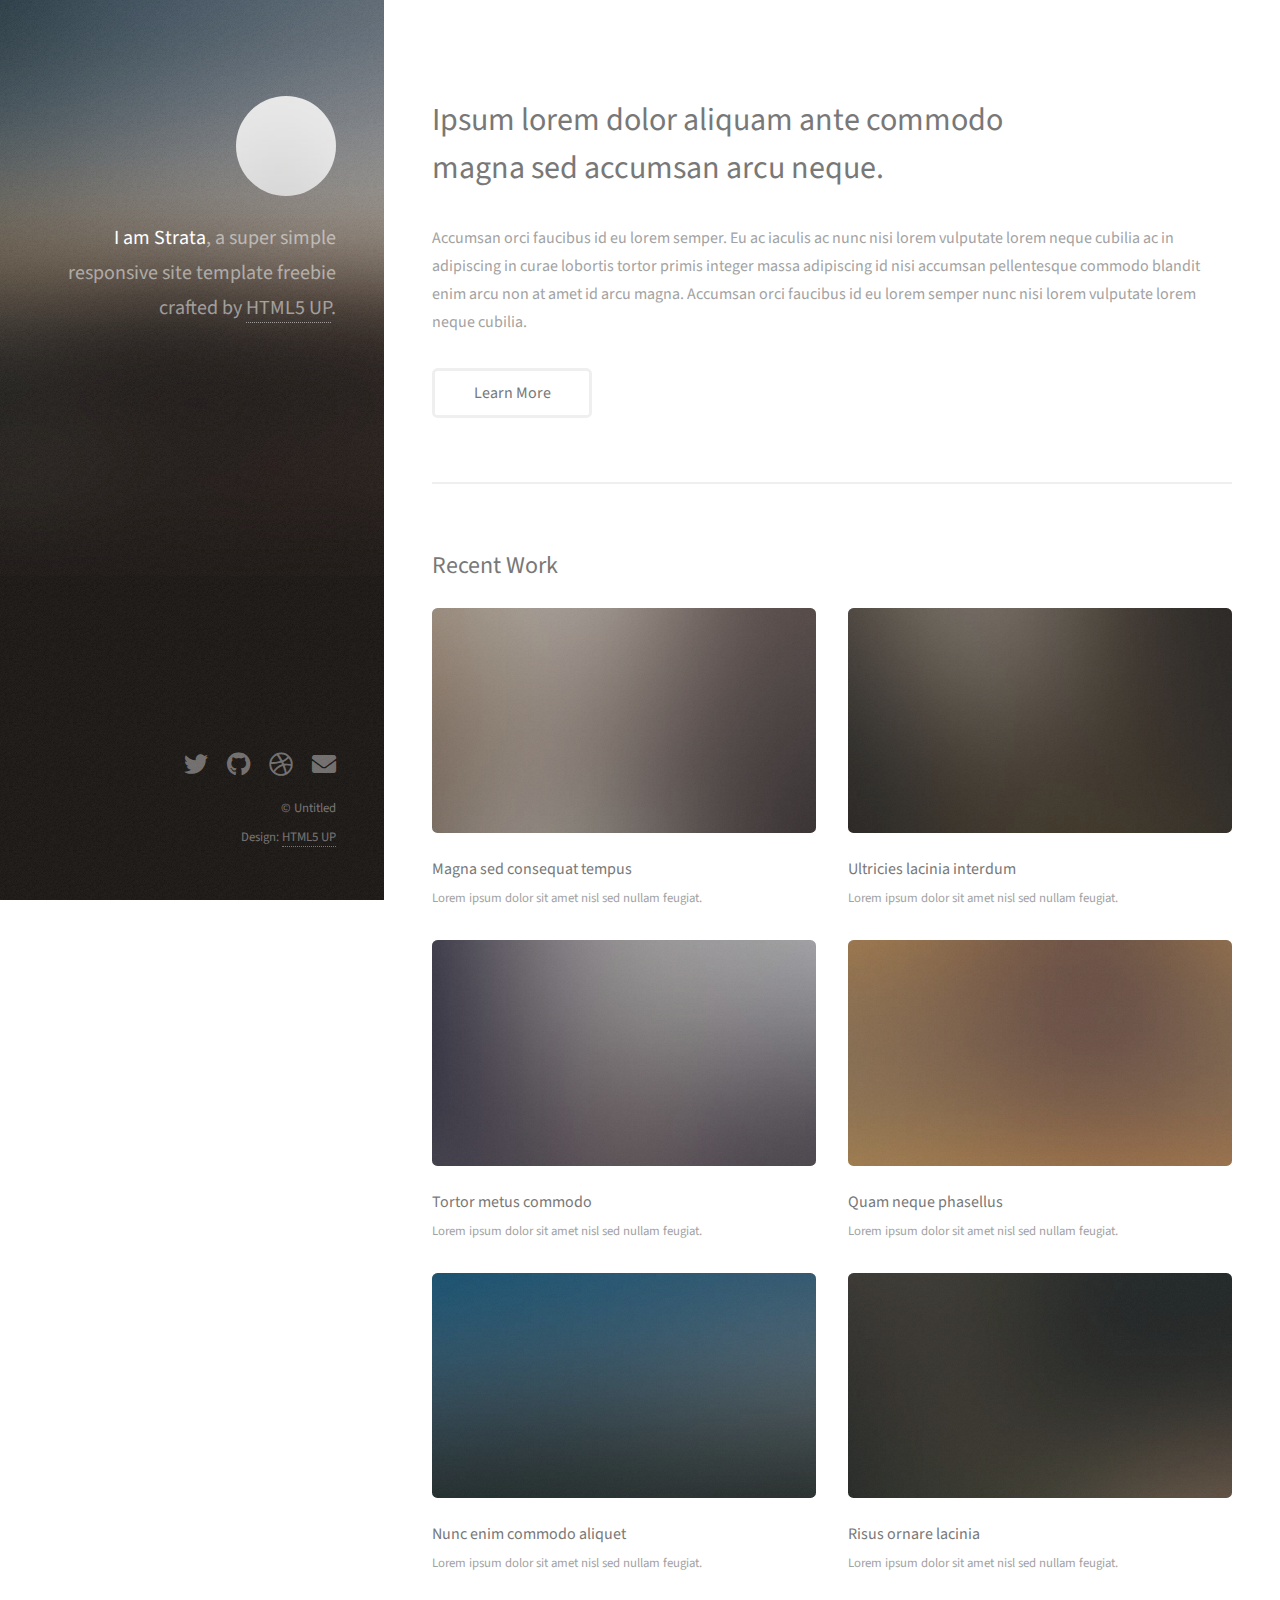
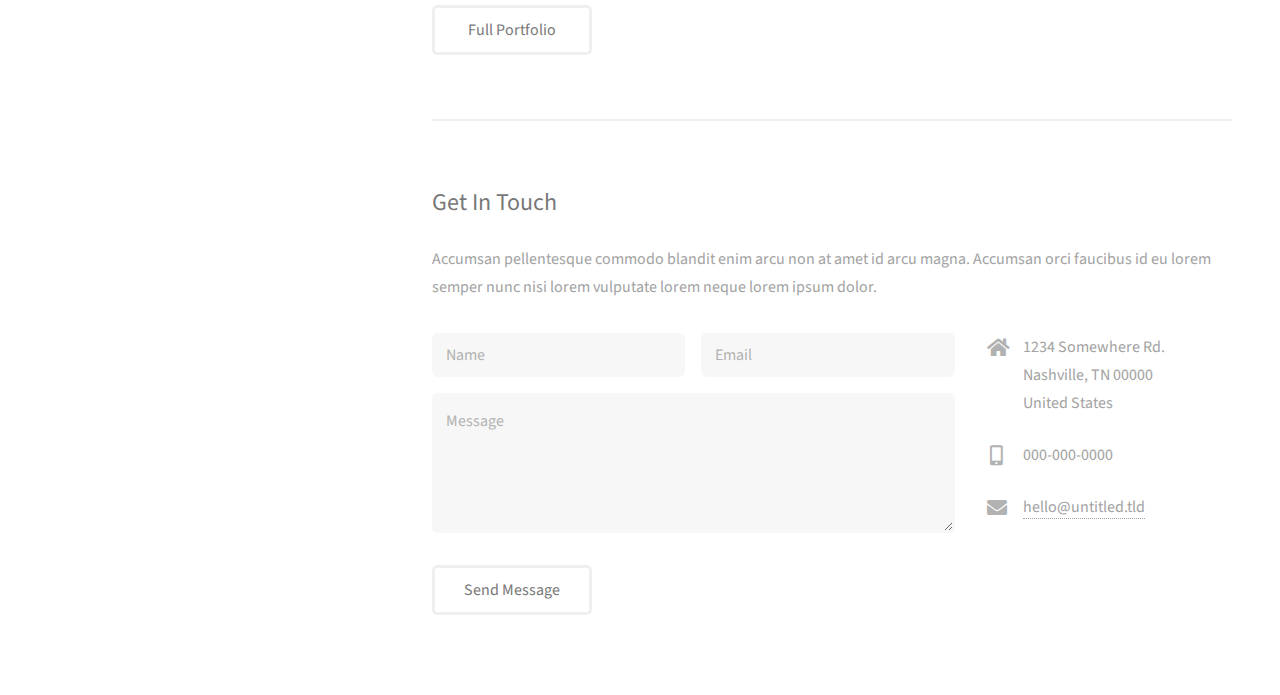
==== index.html @ 26853c86 "Init" ====
<!DOCTYPE HTML>
<!--
	Strata by HTML5 UP
	html5up.net | @ajlkn
	Free for personal and commercial use under the CCA 3.0 license (html5up.net/license)
-->
<html>
	<head>
		<title>Strata by HTML5 UP</title>
		<meta charset="utf-8" />
		<meta name="viewport" content="width=device-width, initial-scale=1, user-scalable=no" />
		<link rel="stylesheet" href="assets/css/main.css" />
	</head>
	<body class="is-preload">

		<!-- Header -->
			<header id="header">
				<div class="inner">
					<a href="#" class="image avatar"><img src="images/avatar.jpg" alt="" /></a>
					<h1><strong>I am Strata</strong>, a super simple<br />
					responsive site template freebie<br />
					crafted by <a href="http://html5up.net">HTML5 UP</a>.</h1>
				</div>
			</header>

		<!-- Main -->
			<div id="main">

				<!-- One -->
					<section id="one">
						<header class="major">
							<h2>Ipsum lorem dolor aliquam ante commodo<br />
							magna sed accumsan arcu neque.</h2>
						</header>
						<p>Accumsan orci faucibus id eu lorem semper. Eu ac iaculis ac nunc nisi lorem vulputate lorem neque cubilia ac in adipiscing in curae lobortis tortor primis integer massa adipiscing id nisi accumsan pellentesque commodo blandit enim arcu non at amet id arcu magna. Accumsan orci faucibus id eu lorem semper nunc nisi lorem vulputate lorem neque cubilia.</p>
						<ul class="actions">
							<li><a href="#" class="button">Learn More</a></li>
						</ul>
					</section>

				<!-- Two -->
					<section id="two">
						<h2>Recent Work</h2>
						<div class="row">
							<article class="col-6 col-12-xsmall work-item">
								<a href="images/fulls/01.jpg" class="image fit thumb"><img src="images/thumbs/01.jpg" alt="" /></a>
								<h3>Magna sed consequat tempus</h3>
								<p>Lorem ipsum dolor sit amet nisl sed nullam feugiat.</p>
							</article>
							<article class="col-6 col-12-xsmall work-item">
								<a href="images/fulls/02.jpg" class="image fit thumb"><img src="images/thumbs/02.jpg" alt="" /></a>
								<h3>Ultricies lacinia interdum</h3>
								<p>Lorem ipsum dolor sit amet nisl sed nullam feugiat.</p>
							</article>
							<article class="col-6 col-12-xsmall work-item">
								<a href="images/fulls/03.jpg" class="image fit thumb"><img src="images/thumbs/03.jpg" alt="" /></a>
								<h3>Tortor metus commodo</h3>
								<p>Lorem ipsum dolor sit amet nisl sed nullam feugiat.</p>
							</article>
							<article class="col-6 col-12-xsmall work-item">
								<a href="images/fulls/04.jpg" class="image fit thumb"><img src="images/thumbs/04.jpg" alt="" /></a>
								<h3>Quam neque phasellus</h3>
								<p>Lorem ipsum dolor sit amet nisl sed nullam feugiat.</p>
							</article>
							<article class="col-6 col-12-xsmall work-item">
								<a href="images/fulls/05.jpg" class="image fit thumb"><img src="images/thumbs/05.jpg" alt="" /></a>
								<h3>Nunc enim commodo aliquet</h3>
								<p>Lorem ipsum dolor sit amet nisl sed nullam feugiat.</p>
							</article>
							<article class="col-6 col-12-xsmall work-item">
								<a href="images/fulls/06.jpg" class="image fit thumb"><img src="images/thumbs/06.jpg" alt="" /></a>
								<h3>Risus ornare lacinia</h3>
								<p>Lorem ipsum dolor sit amet nisl sed nullam feugiat.</p>
							</article>
						</div>
						<ul class="actions">
							<li><a href="#" class="button">Full Portfolio</a></li>
						</ul>
					</section>

				<!-- Three -->
					<section id="three">
						<h2>Get In Touch</h2>
						<p>Accumsan pellentesque commodo blandit enim arcu non at amet id arcu magna. Accumsan orci faucibus id eu lorem semper nunc nisi lorem vulputate lorem neque lorem ipsum dolor.</p>
						<div class="row">
							<div class="col-8 col-12-small">
								<form method="post" action="#">
									<div class="row gtr-uniform gtr-50">
										<div class="col-6 col-12-xsmall"><input type="text" name="name" id="name" placeholder="Name" /></div>
										<div class="col-6 col-12-xsmall"><input type="email" name="email" id="email" placeholder="Email" /></div>
										<div class="col-12"><textarea name="message" id="message" placeholder="Message" rows="4"></textarea></div>
									</div>
								</form>
								<ul class="actions">
									<li><input type="submit" value="Send Message" /></li>
								</ul>
							</div>
							<div class="col-4 col-12-small">
								<ul class="labeled-icons">
									<li>
										<h3 class="icon solid fa-home"><span class="label">Address</span></h3>
										1234 Somewhere Rd.<br />
										Nashville, TN 00000<br />
										United States
									</li>
									<li>
										<h3 class="icon solid fa-mobile-alt"><span class="label">Phone</span></h3>
										000-000-0000
									</li>
									<li>
										<h3 class="icon solid fa-envelope"><span class="label">Email</span></h3>
										<a href="#">hello@untitled.tld</a>
									</li>
								</ul>
							</div>
						</div>
					</section>

				<!-- Four -->
				<!--
					<section id="four">
						<h2>Elements</h2>

						<section>
							<h4>Text</h4>
							<p>This is <b>bold</b> and this is <strong>strong</strong>. This is <i>italic</i> and this is <em>emphasized</em>.
							This is <sup>superscript</sup> text and this is <sub>subscript</sub> text.
							This is <u>underlined</u> and this is code: <code>for (;;) { ... }</code>. Finally, <a href="#">this is a link</a>.</p>
							<hr />
							<header>
								<h4>Heading with a Subtitle</h4>
								<p>Lorem ipsum dolor sit amet nullam id egestas urna aliquam</p>
							</header>
							<p>Nunc lacinia ante nunc ac lobortis. Interdum adipiscing gravida odio porttitor sem non mi integer non faucibus ornare mi ut ante amet placerat aliquet. Volutpat eu sed ante lacinia sapien lorem accumsan varius montes viverra nibh in adipiscing blandit tempus accumsan.</p>
							<header>
								<h5>Heading with a Subtitle</h5>
								<p>Lorem ipsum dolor sit amet nullam id egestas urna aliquam</p>
							</header>
							<p>Nunc lacinia ante nunc ac lobortis. Interdum adipiscing gravida odio porttitor sem non mi integer non faucibus ornare mi ut ante amet placerat aliquet. Volutpat eu sed ante lacinia sapien lorem accumsan varius montes viverra nibh in adipiscing blandit tempus accumsan.</p>
							<hr />
							<h2>Heading Level 2</h2>
							<h3>Heading Level 3</h3>
							<h4>Heading Level 4</h4>
							<h5>Heading Level 5</h5>
							<h6>Heading Level 6</h6>
							<hr />
							<h5>Blockquote</h5>
							<blockquote>Fringilla nisl. Donec accumsan interdum nisi, quis tincidunt felis sagittis eget tempus euismod. Vestibulum ante ipsum primis in faucibus vestibulum. Blandit adipiscing eu felis iaculis volutpat ac adipiscing accumsan faucibus. Vestibulum ante ipsum primis in faucibus lorem ipsum dolor sit amet nullam adipiscing eu felis.</blockquote>
							<h5>Preformatted</h5>
							<pre><code>i = 0;

while (!deck.isInOrder()) {
print 'Iteration ' + i;
deck.shuffle();
i++;
}

print 'It took ' + i + ' iterations to sort the deck.';</code></pre>
						</section>

						<section>
							<h4>Lists</h4>
							<div class="row">
								<div class="col-6 col-12-xsmall">
									<h5>Unordered</h5>
									<ul>
										<li>Dolor pulvinar etiam magna etiam.</li>
										<li>Sagittis adipiscing lorem eleifend.</li>
										<li>Felis enim feugiat dolore viverra.</li>
									</ul>
									<h5>Alternate</h5>
									<ul class="alt">
										<li>Dolor pulvinar etiam magna etiam.</li>
										<li>Sagittis adipiscing lorem eleifend.</li>
										<li>Felis enim feugiat dolore viverra.</li>
									</ul>
								</div>
								<div class="col-6 col-12-xsmall">
									<h5>Ordered</h5>
									<ol>
										<li>Dolor pulvinar etiam magna etiam.</li>
										<li>Etiam vel felis at lorem sed viverra.</li>
										<li>Felis enim feugiat dolore viverra.</li>
										<li>Dolor pulvinar etiam magna etiam.</li>
										<li>Etiam vel felis at lorem sed viverra.</li>
										<li>Felis enim feugiat dolore viverra.</li>
									</ol>
									<h5>Icons</h5>
									<ul class="icons">
										<li><a href="#" class="icon brands fa-twitter"><span class="label">Twitter</span></a></li>
										<li><a href="#" class="icon brands fa-facebook-f"><span class="label">Facebook</span></a></li>
										<li><a href="#" class="icon brands fa-instagram"><span class="label">Instagram</span></a></li>
										<li><a href="#" class="icon brands fa-github"><span class="label">Github</span></a></li>
										<li><a href="#" class="icon brands fa-dribbble"><span class="label">Dribbble</span></a></li>
										<li><a href="#" class="icon brands fa-tumblr"><span class="label">Tumblr</span></a></li>
									</ul>
								</div>
							</div>
							<h5>Actions</h5>
							<ul class="actions">
								<li><a href="#" class="button primary">Default</a></li>
								<li><a href="#" class="button">Default</a></li>
							</ul>
							<ul class="actions small">
								<li><a href="#" class="button primary small">Small</a></li>
								<li><a href="#" class="button small">Small</a></li>
							</ul>
							<div class="row">
								<div class="col-6 col-12-small">
									<ul class="actions stacked">
										<li><a href="#" class="button primary">Default</a></li>
										<li><a href="#" class="button">Default</a></li>
									</ul>
								</div>
								<div class="col-6 col-12-small">
									<ul class="actions stacked">
										<li><a href="#" class="button primary small">Small</a></li>
										<li><a href="#" class="button small">Small</a></li>
									</ul>
								</div>
								<div class="col-6 col-12-small">
									<ul class="actions stacked">
										<li><a href="#" class="button primary fit">Default</a></li>
										<li><a href="#" class="button fit">Default</a></li>
									</ul>
								</div>
								<div class="col-6 col-12-small">
									<ul class="actions stacked">
										<li><a href="#" class="button primary small fit">Small</a></li>
										<li><a href="#" class="button small fit">Small</a></li>
									</ul>
								</div>
							</div>
						</section>

						<section>
							<h4>Table</h4>
							<h5>Default</h5>
							<div class="table-wrapper">
								<table>
									<thead>
										<tr>
											<th>Name</th>
											<th>Description</th>
											<th>Price</th>
										</tr>
									</thead>
									<tbody>
										<tr>
											<td>Item One</td>
											<td>Ante turpis integer aliquet porttitor.</td>
											<td>29.99</td>
										</tr>
										<tr>
											<td>Item Two</td>
											<td>Vis ac commodo adipiscing arcu aliquet.</td>
											<td>19.99</td>
										</tr>
										<tr>
											<td>Item Three</td>
											<td> Morbi faucibus arcu accumsan lorem.</td>
											<td>29.99</td>
										</tr>
										<tr>
											<td>Item Four</td>
											<td>Vitae integer tempus condimentum.</td>
											<td>19.99</td>
										</tr>
										<tr>
											<td>Item Five</td>
											<td>Ante turpis integer aliquet porttitor.</td>
											<td>29.99</td>
										</tr>
									</tbody>
									<tfoot>
										<tr>
											<td colspan="2"></td>
											<td>100.00</td>
										</tr>
									</tfoot>
								</table>
							</div>

							<h5>Alternate</h5>
							<div class="table-wrapper">
								<table class="alt">
									<thead>
										<tr>
											<th>Name</th>
											<th>Description</th>
											<th>Price</th>
										</tr>
									</thead>
									<tbody>
										<tr>
											<td>Item One</td>
											<td>Ante turpis integer aliquet porttitor.</td>
											<td>29.99</td>
										</tr>
										<tr>
											<td>Item Two</td>
											<td>Vis ac commodo adipiscing arcu aliquet.</td>
											<td>19.99</td>
										</tr>
										<tr>
											<td>Item Three</td>
											<td> Morbi faucibus arcu accumsan lorem.</td>
											<td>29.99</td>
										</tr>
										<tr>
											<td>Item Four</td>
											<td>Vitae integer tempus condimentum.</td>
											<td>19.99</td>
										</tr>
										<tr>
											<td>Item Five</td>
											<td>Ante turpis integer aliquet porttitor.</td>
											<td>29.99</td>
										</tr>
									</tbody>
									<tfoot>
										<tr>
											<td colspan="2"></td>
											<td>100.00</td>
										</tr>
									</tfoot>
								</table>
							</div>
						</section>

						<section>
							<h4>Buttons</h4>
							<ul class="actions">
								<li><a href="#" class="button primary">Primary</a></li>
								<li><a href="#" class="button">Default</a></li>
							</ul>
							<ul class="actions">
								<li><a href="#" class="button large">Large</a></li>
								<li><a href="#" class="button">Default</a></li>
								<li><a href="#" class="button small">Small</a></li>
							</ul>
							<ul class="actions fit">
								<li><a href="#" class="button primary fit">Fit</a></li>
								<li><a href="#" class="button fit">Fit</a></li>
							</ul>
							<ul class="actions fit small">
								<li><a href="#" class="button primary fit small">Fit + Small</a></li>
								<li><a href="#" class="button fit small">Fit + Small</a></li>
							</ul>
							<ul class="actions">
								<li><a href="#" class="button primary icon solid fa-download">Icon</a></li>
								<li><a href="#" class="button icon solid fa-download">Icon</a></li>
							</ul>
							<ul class="actions">
								<li><span class="button primary disabled">Primary</span></li>
								<li><span class="button disabled">Default</span></li>
							</ul>
						</section>

						<section>
							<h4>Form</h4>
							<form method="post" action="#">
								<div class="row gtr-uniform gtr-50">
									<div class="col-6 col-12-xsmall">
										<input type="text" name="demo-name" id="demo-name" value="" placeholder="Name" />
									</div>
									<div class="col-6 col-12-xsmall">
										<input type="email" name="demo-email" id="demo-email" value="" placeholder="Email" />
									</div>
									<div class="col-12">
										<select name="demo-category" id="demo-category">
											<option value="">- Category -</option>
											<option value="1">Manufacturing</option>
											<option value="1">Shipping</option>
											<option value="1">Administration</option>
											<option value="1">Human Resources</option>
										</select>
									</div>
									<div class="col-4 col-12-small">
										<input type="radio" id="demo-priority-low" name="demo-priority" checked>
										<label for="demo-priority-low">Low Priority</label>
									</div>
									<div class="col-4 col-12-small">
										<input type="radio" id="demo-priority-normal" name="demo-priority">
										<label for="demo-priority-normal">Normal Priority</label>
									</div>
									<div class="col-4 col-12-small">
										<input type="radio" id="demo-priority-high" name="demo-priority">
										<label for="demo-priority-high">High Priority</label>
									</div>
									<div class="col-6 col-12-small">
										<input type="checkbox" id="demo-copy" name="demo-copy">
										<label for="demo-copy">Email me a copy of this message</label>
									</div>
									<div class="col-6 col-12-small">
										<input type="checkbox" id="demo-human" name="demo-human" checked>
										<label for="demo-human">I am a human and not a robot</label>
									</div>
									<div class="col-12">
										<textarea name="demo-message" id="demo-message" placeholder="Enter your message" rows="6"></textarea>
									</div>
									<div class="col-12">
										<ul class="actions">
											<li><input type="submit" value="Send Message" class="primary" /></li>
											<li><input type="reset" value="Reset" /></li>
										</ul>
									</div>
								</div>
							</form>
						</section>

						<section>
							<h4>Image</h4>
							<h5>Fit</h5>
							<div class="box alt">
								<div class="row gtr-50 gtr-uniform">
									<div class="col-12"><span class="image fit"><img src="images/fulls/05.jpg" alt="" /></span></div>
									<div class="col-4"><span class="image fit"><img src="images/thumbs/01.jpg" alt="" /></span></div>
									<div class="col-4"><span class="image fit"><img src="images/thumbs/02.jpg" alt="" /></span></div>
									<div class="col-4"><span class="image fit"><img src="images/thumbs/03.jpg" alt="" /></span></div>
									<div class="col-4"><span class="image fit"><img src="images/thumbs/04.jpg" alt="" /></span></div>
									<div class="col-4"><span class="image fit"><img src="images/thumbs/05.jpg" alt="" /></span></div>
									<div class="col-4"><span class="image fit"><img src="images/thumbs/06.jpg" alt="" /></span></div>
									<div class="col-4"><span class="image fit"><img src="images/thumbs/03.jpg" alt="" /></span></div>
									<div class="col-4"><span class="image fit"><img src="images/thumbs/02.jpg" alt="" /></span></div>
									<div class="col-4"><span class="image fit"><img src="images/thumbs/01.jpg" alt="" /></span></div>
								</div>
							</div>
							<h5>Left &amp; Right</h5>
							<p><span class="image left"><img src="images/avatar.jpg" alt="" /></span>Fringilla nisl. Donec accumsan interdum nisi, quis tincidunt felis sagittis eget. tempus euismod. Vestibulum ante ipsum primis in faucibus vestibulum. Blandit adipiscing eu felis iaculis volutpat ac adipiscing accumsan eu faucibus. Integer ac pellentesque praesent tincidunt felis sagittis eget. tempus euismod. Vestibulum ante ipsum primis in faucibus vestibulum. Blandit adipiscing eu felis iaculis volutpat ac adipiscing accumsan eu faucibus. Integer ac pellentesque praesent. Donec accumsan interdum nisi, quis tincidunt felis sagittis eget. tempus euismod. Vestibulum ante ipsum primis in faucibus vestibulum. Blandit adipiscing eu felis iaculis volutpat ac adipiscing accumsan eu faucibus. Integer ac pellentesque praesent tincidunt felis sagittis eget. tempus euismod. Vestibulum ante ipsum primis in faucibus vestibulum. Blandit adipiscing eu felis iaculis volutpat ac adipiscing accumsan eu faucibus. Integer ac pellentesque praesent.</p>
							<p><span class="image right"><img src="images/avatar.jpg" alt="" /></span>Fringilla nisl. Donec accumsan interdum nisi, quis tincidunt felis sagittis eget. tempus euismod. Vestibulum ante ipsum primis in faucibus vestibulum. Blandit adipiscing eu felis iaculis volutpat ac adipiscing accumsan eu faucibus. Integer ac pellentesque praesent tincidunt felis sagittis eget. tempus euismod. Vestibulum ante ipsum primis in faucibus vestibulum. Blandit adipiscing eu felis iaculis volutpat ac adipiscing accumsan eu faucibus. Integer ac pellentesque praesent. Donec accumsan interdum nisi, quis tincidunt felis sagittis eget. tempus euismod. Vestibulum ante ipsum primis in faucibus vestibulum. Blandit adipiscing eu felis iaculis volutpat ac adipiscing accumsan eu faucibus. Integer ac pellentesque praesent tincidunt felis sagittis eget. tempus euismod. Vestibulum ante ipsum primis in faucibus vestibulum. Blandit adipiscing eu felis iaculis volutpat ac adipiscing accumsan eu faucibus. Integer ac pellentesque praesent.</p>
						</section>

					</section>
				-->

			</div>

		<!-- Footer -->
			<footer id="footer">
				<div class="inner">
					<ul class="icons">
						<li><a href="#" class="icon brands fa-twitter"><span class="label">Twitter</span></a></li>
						<li><a href="#" class="icon brands fa-github"><span class="label">Github</span></a></li>
						<li><a href="#" class="icon brands fa-dribbble"><span class="label">Dribbble</span></a></li>
						<li><a href="#" class="icon solid fa-envelope"><span class="label">Email</span></a></li>
					</ul>
					<ul class="copyright">
						<li>&copy; Untitled</li><li>Design: <a href="http://html5up.net">HTML5 UP</a></li>
					</ul>
				</div>
			</footer>

		<!-- Scripts -->
			<script src="assets/js/jquery.min.js"></script>
			<script src="assets/js/jquery.poptrox.min.js"></script>
			<script src="assets/js/browser.min.js"></script>
			<script src="assets/js/breakpoints.min.js"></script>
			<script src="assets/js/util.js"></script>
			<script src="assets/js/main.js"></script>

	</body>
</html>
---- assets/css/main.css ----
@import url("fontawesome-all.min.css");
@import url("https://fonts.googleapis.com/css?family=Source+Sans+Pro:400,400italic");

/*
	Strata by HTML5 UP
	html5up.net | @ajlkn
	Free for personal and commercial use under the CCA 3.0 license (html5up.net/license)
*/

html, body, div, span, applet, object,
iframe, h1, h2, h3, h4, h5, h6, p, blockquote,
pre, a, abbr, acronym, address, big, cite,
code, del, dfn, em, img, ins, kbd, q, s, samp,
small, strike, strong, sub, sup, tt, var, b,
u, i, center, dl, dt, dd, ol, ul, li, fieldset,
form, label, legend, table, caption, tbody,
tfoot, thead, tr, th, td, article, aside,
canvas, details, embed, figure, figcaption,
footer, header, hgroup, menu, nav, output, ruby,
section, summary, time, mark, audio, video {
	margin: 0;
	padding: 0;
	border: 0;
	font-size: 100%;
	font: inherit;
	vertical-align: baseline;}

article, aside, details, figcaption, figure,
footer, header, hgroup, menu, nav, section {
	display: block;}

body {
	line-height: 1;
}

ol, ul {
	list-style: none;
}

blockquote, q {
	quotes: none;
}

	blockquote:before, blockquote:after, q:before, q:after {
		content: '';
		content: none;
	}

table {
	border-collapse: collapse;
	border-spacing: 0;
}

body {
	-webkit-text-size-adjust: none;
}

mark {
	background-color: transparent;
	color: inherit;
}

input::-moz-focus-inner {
	border: 0;
	padding: 0;
}

input, select, textarea {
	-moz-appearance: none;
	-webkit-appearance: none;
	-ms-appearance: none;
	appearance: none;
}

/* Basic */

	html {
		box-sizing: border-box;
	}

	*, *:before, *:after {
		box-sizing: inherit;
	}

	body {
		background: #fff;
	}

		body.is-preload *, body.is-preload *:before, body.is-preload *:after {
			-moz-animation: none !important;
			-webkit-animation: none !important;
			-ms-animation: none !important;
			animation: none !important;
			-moz-transition: none !important;
			-webkit-transition: none !important;
			-ms-transition: none !important;
			transition: none !important;
		}

	body, input, select, textarea {
		color: #a2a2a2;
		font-family: "Source Sans Pro", Helvetica, sans-serif;
		font-size: 16pt;
		font-weight: 400;
		line-height: 1.75em;
	}

	a {
		-moz-transition: color 0.2s ease-in-out, border-color 0.2s ease-in-out;
		-webkit-transition: color 0.2s ease-in-out, border-color 0.2s ease-in-out;
		-ms-transition: color 0.2s ease-in-out, border-color 0.2s ease-in-out;
		transition: color 0.2s ease-in-out, border-color 0.2s ease-in-out;
		border-bottom: dotted 1px;
		color: #49bf9d;
		text-decoration: none;
	}

		a:hover {
			border-bottom-color: transparent;
			color: #49bf9d !important;
			text-decoration: none;
		}

	strong, b {
		color: #787878;
		font-weight: 400;
	}

	em, i {
		font-style: italic;
	}

	p {
		margin: 0 0 2em 0;
	}

	h1, h2, h3, h4, h5, h6 {
		color: #787878;
		font-weight: 400;
		line-height: 1em;
		margin: 0 0 1em 0;
	}

		h1 a, h2 a, h3 a, h4 a, h5 a, h6 a {
			color: inherit;
			text-decoration: none;
		}

	h1 {
		font-size: 2em;
		line-height: 1.5em;
	}

	h2 {
		font-size: 1.5em;
		line-height: 1.5em;
	}

	h3 {
		font-size: 1.25em;
		line-height: 1.5em;
	}

	h4 {
		font-size: 1.1em;
		line-height: 1.5em;
	}

	h5 {
		font-size: 0.9em;
		line-height: 1.5em;
	}

	h6 {
		font-size: 0.7em;
		line-height: 1.5em;
	}

	sub {
		font-size: 0.8em;
		position: relative;
		top: 0.5em;
	}

	sup {
		font-size: 0.8em;
		position: relative;
		top: -0.5em;
	}

	hr {
		border: 0;
		border-bottom: solid 2px #efefef;
		margin: 2em 0;
	}

		hr.major {
			margin: 3em 0;
		}

	blockquote {
		border-left: solid 6px #efefef;
		font-style: italic;
		margin: 0 0 2em 0;
		padding: 0.5em 0 0.5em 1.5em;
	}

	code {
		background: #f7f7f7;
		border-radius: 0.35em;
		border: solid 2px #efefef;
		font-family: "Courier New", monospace;
		font-size: 0.9em;
		margin: 0 0.25em;
		padding: 0.25em 0.65em;
	}

	pre {
		-webkit-overflow-scrolling: touch;
		font-family: "Courier New", monospace;
		font-size: 0.9em;
		margin: 0 0 2em 0;
	}

		pre code {
			display: block;
			line-height: 1.75em;
			padding: 1em 1.5em;
			overflow-x: auto;
		}

	.align-left {
		text-align: left;
	}

	.align-center {
		text-align: center;
	}

	.align-right {
		text-align: right;
	}

/* Container */

	.container {
		margin: 0 auto;
		max-width: calc(100% - 4em);
		width: 100%;
	}

		.container.xsmall {
			width: 25%;
		}

		.container.small {
			width: 50%;
		}

		.container.medium {
			width: 75%;
		}

		.container.large {
			width: 125%;
		}

		.container.xlarge {
			width: 150%;
		}

		.container.max {
			width: 100%;
		}

		@media screen and (max-width: 980px) {

			.container {
				width: 100% !important;
				max-width: 100% !important;
			}

		}

		@media screen and (max-width: 480px) {

			.container {
				max-width: calc(100% - 3em);
			}

		}

/* Row */

	.row {
		display: flex;
		flex-wrap: wrap;
		box-sizing: border-box;
		align-items: stretch;
	}

		.row > * {
			box-sizing: border-box;
		}

		.row.gtr-uniform > * > :last-child {
			margin-bottom: 0;
		}

		.row.aln-left {
			justify-content: flex-start;
		}

		.row.aln-center {
			justify-content: center;
		}

		.row.aln-right {
			justify-content: flex-end;
		}

		.row.aln-top {
			align-items: flex-start;
		}

		.row.aln-middle {
			align-items: center;
		}

		.row.aln-bottom {
			align-items: flex-end;
		}

		.row > .imp {
			order: -1;
		}

		.row > .col-1 {
			width: 8.33333%;
		}

		.row > .off-1 {
			margin-left: 8.33333%;
		}

		.row > .col-2 {
			width: 16.66667%;
		}

		.row > .off-2 {
			margin-left: 16.66667%;
		}

		.row > .col-3 {
			width: 25%;
		}

		.row > .off-3 {
			margin-left: 25%;
		}

		.row > .col-4 {
			width: 33.33333%;
		}

		.row > .off-4 {
			margin-left: 33.33333%;
		}

		.row > .col-5 {
			width: 41.66667%;
		}

		.row > .off-5 {
			margin-left: 41.66667%;
		}

		.row > .col-6 {
			width: 50%;
		}

		.row > .off-6 {
			margin-left: 50%;
		}

		.row > .col-7 {
			width: 58.33333%;
		}

		.row > .off-7 {
			margin-left: 58.33333%;
		}

		.row > .col-8 {
			width: 66.66667%;
		}

		.row > .off-8 {
			margin-left: 66.66667%;
		}

		.row > .col-9 {
			width: 75%;
		}

		.row > .off-9 {
			margin-left: 75%;
		}

		.row > .col-10 {
			width: 83.33333%;
		}

		.row > .off-10 {
			margin-left: 83.33333%;
		}

		.row > .col-11 {
			width: 91.66667%;
		}

		.row > .off-11 {
			margin-left: 91.66667%;
		}

		.row > .col-12 {
			width: 100%;
		}

		.row > .off-12 {
			margin-left: 100%;
		}

		.row.gtr-0 {
			margin-top: 0;
			margin-left: 0em;
		}

			.row.gtr-0 > * {
				padding: 0 0 0 0em;
			}

			.row.gtr-0.gtr-uniform {
				margin-top: 0em;
			}

				.row.gtr-0.gtr-uniform > * {
					padding-top: 0em;
				}

		.row.gtr-25 {
			margin-top: 0;
			margin-left: -0.625em;
		}

			.row.gtr-25 > * {
				padding: 0 0 0 0.625em;
			}

			.row.gtr-25.gtr-uniform {
				margin-top: -0.625em;
			}

				.row.gtr-25.gtr-uniform > * {
					padding-top: 0.625em;
				}

		.row.gtr-50 {
			margin-top: 0;
			margin-left: -1.25em;
		}

			.row.gtr-50 > * {
				padding: 0 0 0 1.25em;
			}

			.row.gtr-50.gtr-uniform {
				margin-top: -1.25em;
			}

				.row.gtr-50.gtr-uniform > * {
					padding-top: 1.25em;
				}

		.row {
			margin-top: 0;
			margin-left: -2.5em;
		}

			.row > * {
				padding: 0 0 0 2.5em;
			}

			.row.gtr-uniform {
				margin-top: -2.5em;
			}

				.row.gtr-uniform > * {
					padding-top: 2.5em;
				}

		.row.gtr-150 {
			margin-top: 0;
			margin-left: -3.75em;
		}

			.row.gtr-150 > * {
				padding: 0 0 0 3.75em;
			}

			.row.gtr-150.gtr-uniform {
				margin-top: -3.75em;
			}

				.row.gtr-150.gtr-uniform > * {
					padding-top: 3.75em;
				}

		.row.gtr-200 {
			margin-top: 0;
			margin-left: -5em;
		}

			.row.gtr-200 > * {
				padding: 0 0 0 5em;
			}

			.row.gtr-200.gtr-uniform {
				margin-top: -5em;
			}

				.row.gtr-200.gtr-uniform > * {
					padding-top: 5em;
				}

		@media screen and (max-width: 1800px) {

			.row {
				display: flex;
				flex-wrap: wrap;
				box-sizing: border-box;
				align-items: stretch;
			}

				.row > * {
					box-sizing: border-box;
				}

				.row.gtr-uniform > * > :last-child {
					margin-bottom: 0;
				}

				.row.aln-left {
					justify-content: flex-start;
				}

				.row.aln-center {
					justify-content: center;
				}

				.row.aln-right {
					justify-content: flex-end;
				}

				.row.aln-top {
					align-items: flex-start;
				}

				.row.aln-middle {
					align-items: center;
				}

				.row.aln-bottom {
					align-items: flex-end;
				}

				.row > .imp-xlarge {
					order: -1;
				}

				.row > .col-1-xlarge {
					width: 8.33333%;
				}

				.row > .off-1-xlarge {
					margin-left: 8.33333%;
				}

				.row > .col-2-xlarge {
					width: 16.66667%;
				}

				.row > .off-2-xlarge {
					margin-left: 16.66667%;
				}

				.row > .col-3-xlarge {
					width: 25%;
				}

				.row > .off-3-xlarge {
					margin-left: 25%;
				}

				.row > .col-4-xlarge {
					width: 33.33333%;
				}

				.row > .off-4-xlarge {
					margin-left: 33.33333%;
				}

				.row > .col-5-xlarge {
					width: 41.66667%;
				}

				.row > .off-5-xlarge {
					margin-left: 41.66667%;
				}

				.row > .col-6-xlarge {
					width: 50%;
				}

				.row > .off-6-xlarge {
					margin-left: 50%;
				}

				.row > .col-7-xlarge {
					width: 58.33333%;
				}

				.row > .off-7-xlarge {
					margin-left: 58.33333%;
				}

				.row > .col-8-xlarge {
					width: 66.66667%;
				}

				.row > .off-8-xlarge {
					margin-left: 66.66667%;
				}

				.row > .col-9-xlarge {
					width: 75%;
				}

				.row > .off-9-xlarge {
					margin-left: 75%;
				}

				.row > .col-10-xlarge {
					width: 83.33333%;
				}

				.row > .off-10-xlarge {
					margin-left: 83.33333%;
				}

				.row > .col-11-xlarge {
					width: 91.66667%;
				}

				.row > .off-11-xlarge {
					margin-left: 91.66667%;
				}

				.row > .col-12-xlarge {
					width: 100%;
				}

				.row > .off-12-xlarge {
					margin-left: 100%;
				}

				.row.gtr-0 {
					margin-top: 0;
					margin-left: 0em;
				}

					.row.gtr-0 > * {
						padding: 0 0 0 0em;
					}

					.row.gtr-0.gtr-uniform {
						margin-top: 0em;
					}

						.row.gtr-0.gtr-uniform > * {
							padding-top: 0em;
						}

				.row.gtr-25 {
					margin-top: 0;
					margin-left: -0.625em;
				}

					.row.gtr-25 > * {
						padding: 0 0 0 0.625em;
					}

					.row.gtr-25.gtr-uniform {
						margin-top: -0.625em;
					}

						.row.gtr-25.gtr-uniform > * {
							padding-top: 0.625em;
						}

				.row.gtr-50 {
					margin-top: 0;
					margin-left: -1.25em;
				}

					.row.gtr-50 > * {
						padding: 0 0 0 1.25em;
					}

					.row.gtr-50.gtr-uniform {
						margin-top: -1.25em;
					}

						.row.gtr-50.gtr-uniform > * {
							padding-top: 1.25em;
						}

				.row {
					margin-top: 0;
					margin-left: -2.5em;
				}

					.row > * {
						padding: 0 0 0 2.5em;
					}

					.row.gtr-uniform {
						margin-top: -2.5em;
					}

						.row.gtr-uniform > * {
							padding-top: 2.5em;
						}

				.row.gtr-150 {
					margin-top: 0;
					margin-left: -3.75em;
				}

					.row.gtr-150 > * {
						padding: 0 0 0 3.75em;
					}

					.row.gtr-150.gtr-uniform {
						margin-top: -3.75em;
					}

						.row.gtr-150.gtr-uniform > * {
							padding-top: 3.75em;
						}

				.row.gtr-200 {
					margin-top: 0;
					margin-left: -5em;
				}

					.row.gtr-200 > * {
						padding: 0 0 0 5em;
					}

					.row.gtr-200.gtr-uniform {
						margin-top: -5em;
					}

						.row.gtr-200.gtr-uniform > * {
							padding-top: 5em;
						}

		}

		@media screen and (max-width: 1280px) {

			.row {
				display: flex;
				flex-wrap: wrap;
				box-sizing: border-box;
				align-items: stretch;
			}

				.row > * {
					box-sizing: border-box;
				}

				.row.gtr-uniform > * > :last-child {
					margin-bottom: 0;
				}

				.row.aln-left {
					justify-content: flex-start;
				}

				.row.aln-center {
					justify-content: center;
				}

				.row.aln-right {
					justify-content: flex-end;
				}

				.row.aln-top {
					align-items: flex-start;
				}

				.row.aln-middle {
					align-items: center;
				}

				.row.aln-bottom {
					align-items: flex-end;
				}

				.row > .imp-large {
					order: -1;
				}

				.row > .col-1-large {
					width: 8.33333%;
				}

				.row > .off-1-large {
					margin-left: 8.33333%;
				}

				.row > .col-2-large {
					width: 16.66667%;
				}

				.row > .off-2-large {
					margin-left: 16.66667%;
				}

				.row > .col-3-large {
					width: 25%;
				}

				.row > .off-3-large {
					margin-left: 25%;
				}

				.row > .col-4-large {
					width: 33.33333%;
				}

				.row > .off-4-large {
					margin-left: 33.33333%;
				}

				.row > .col-5-large {
					width: 41.66667%;
				}

				.row > .off-5-large {
					margin-left: 41.66667%;
				}

				.row > .col-6-large {
					width: 50%;
				}

				.row > .off-6-large {
					margin-left: 50%;
				}

				.row > .col-7-large {
					width: 58.33333%;
				}

				.row > .off-7-large {
					margin-left: 58.33333%;
				}

				.row > .col-8-large {
					width: 66.66667%;
				}

				.row > .off-8-large {
					margin-left: 66.66667%;
				}

				.row > .col-9-large {
					width: 75%;
				}

				.row > .off-9-large {
					margin-left: 75%;
				}

				.row > .col-10-large {
					width: 83.33333%;
				}

				.row > .off-10-large {
					margin-left: 83.33333%;
				}

				.row > .col-11-large {
					width: 91.66667%;
				}

				.row > .off-11-large {
					margin-left: 91.66667%;
				}

				.row > .col-12-large {
					width: 100%;
				}

				.row > .off-12-large {
					margin-left: 100%;
				}

				.row.gtr-0 {
					margin-top: 0;
					margin-left: 0em;
				}

					.row.gtr-0 > * {
						padding: 0 0 0 0em;
					}

					.row.gtr-0.gtr-uniform {
						margin-top: 0em;
					}

						.row.gtr-0.gtr-uniform > * {
							padding-top: 0em;
						}

				.row.gtr-25 {
					margin-top: 0;
					margin-left: -0.5em;
				}

					.row.gtr-25 > * {
						padding: 0 0 0 0.5em;
					}

					.row.gtr-25.gtr-uniform {
						margin-top: -0.5em;
					}

						.row.gtr-25.gtr-uniform > * {
							padding-top: 0.5em;
						}

				.row.gtr-50 {
					margin-top: 0;
					margin-left: -1em;
				}

					.row.gtr-50 > * {
						padding: 0 0 0 1em;
					}

					.row.gtr-50.gtr-uniform {
						margin-top: -1em;
					}

						.row.gtr-50.gtr-uniform > * {
							padding-top: 1em;
						}

				.row {
					margin-top: 0;
					margin-left: -2em;
				}

					.row > * {
						padding: 0 0 0 2em;
					}

					.row.gtr-uniform {
						margin-top: -2em;
					}

						.row.gtr-uniform > * {
							padding-top: 2em;
						}

				.row.gtr-150 {
					margin-top: 0;
					margin-left: -3em;
				}

					.row.gtr-150 > * {
						padding: 0 0 0 3em;
					}

					.row.gtr-150.gtr-uniform {
						margin-top: -3em;
					}

						.row.gtr-150.gtr-uniform > * {
							padding-top: 3em;
						}

				.row.gtr-200 {
					margin-top: 0;
					margin-left: -4em;
				}

					.row.gtr-200 > * {
						padding: 0 0 0 4em;
					}

					.row.gtr-200.gtr-uniform {
						margin-top: -4em;
					}

						.row.gtr-200.gtr-uniform > * {
							padding-top: 4em;
						}

		}

		@media screen and (max-width: 980px) {

			.row {
				display: flex;
				flex-wrap: wrap;
				box-sizing: border-box;
				align-items: stretch;
			}

				.row > * {
					box-sizing: border-box;
				}

				.row.gtr-uniform > * > :last-child {
					margin-bottom: 0;
				}

				.row.aln-left {
					justify-content: flex-start;
				}

				.row.aln-center {
					justify-content: center;
				}

				.row.aln-right {
					justify-content: flex-end;
				}

				.row.aln-top {
					align-items: flex-start;
				}

				.row.aln-middle {
					align-items: center;
				}

				.row.aln-bottom {
					align-items: flex-end;
				}

				.row > .imp-medium {
					order: -1;
				}

				.row > .col-1-medium {
					width: 8.33333%;
				}

				.row > .off-1-medium {
					margin-left: 8.33333%;
				}

				.row > .col-2-medium {
					width: 16.66667%;
				}

				.row > .off-2-medium {
					margin-left: 16.66667%;
				}

				.row > .col-3-medium {
					width: 25%;
				}

				.row > .off-3-medium {
					margin-left: 25%;
				}

				.row > .col-4-medium {
					width: 33.33333%;
				}

				.row > .off-4-medium {
					margin-left: 33.33333%;
				}

				.row > .col-5-medium {
					width: 41.66667%;
				}

				.row > .off-5-medium {
					margin-left: 41.66667%;
				}

				.row > .col-6-medium {
					width: 50%;
				}

				.row > .off-6-medium {
					margin-left: 50%;
				}

				.row > .col-7-medium {
					width: 58.33333%;
				}

				.row > .off-7-medium {
					margin-left: 58.33333%;
				}

				.row > .col-8-medium {
					width: 66.66667%;
				}

				.row > .off-8-medium {
					margin-left: 66.66667%;
				}

				.row > .col-9-medium {
					width: 75%;
				}

				.row > .off-9-medium {
					margin-left: 75%;
				}

				.row > .col-10-medium {
					width: 83.33333%;
				}

				.row > .off-10-medium {
					margin-left: 83.33333%;
				}

				.row > .col-11-medium {
					width: 91.66667%;
				}

				.row > .off-11-medium {
					margin-left: 91.66667%;
				}

				.row > .col-12-medium {
					width: 100%;
				}

				.row > .off-12-medium {
					margin-left: 100%;
				}

				.row.gtr-0 {
					margin-top: 0;
					margin-left: 0em;
				}

					.row.gtr-0 > * {
						padding: 0 0 0 0em;
					}

					.row.gtr-0.gtr-uniform {
						margin-top: 0em;
					}

						.row.gtr-0.gtr-uniform > * {
							padding-top: 0em;
						}

				.row.gtr-25 {
					margin-top: 0;
					margin-left: -0.5em;
				}

					.row.gtr-25 > * {
						padding: 0 0 0 0.5em;
					}

					.row.gtr-25.gtr-uniform {
						margin-top: -0.5em;
					}

						.row.gtr-25.gtr-uniform > * {
							padding-top: 0.5em;
						}

				.row.gtr-50 {
					margin-top: 0;
					margin-left: -1em;
				}

					.row.gtr-50 > * {
						padding: 0 0 0 1em;
					}

					.row.gtr-50.gtr-uniform {
						margin-top: -1em;
					}

						.row.gtr-50.gtr-uniform > * {
							padding-top: 1em;
						}

				.row {
					margin-top: 0;
					margin-left: -2em;
				}

					.row > * {
						padding: 0 0 0 2em;
					}

					.row.gtr-uniform {
						margin-top: -2em;
					}

						.row.gtr-uniform > * {
							padding-top: 2em;
						}

				.row.gtr-150 {
					margin-top: 0;
					margin-left: -3em;
				}

					.row.gtr-150 > * {
						padding: 0 0 0 3em;
					}

					.row.gtr-150.gtr-uniform {
						margin-top: -3em;
					}

						.row.gtr-150.gtr-uniform > * {
							padding-top: 3em;
						}

				.row.gtr-200 {
					margin-top: 0;
					margin-left: -4em;
				}

					.row.gtr-200 > * {
						padding: 0 0 0 4em;
					}

					.row.gtr-200.gtr-uniform {
						margin-top: -4em;
					}

						.row.gtr-200.gtr-uniform > * {
							padding-top: 4em;
						}

		}

		@media screen and (max-width: 736px) {

			.row {
				display: flex;
				flex-wrap: wrap;
				box-sizing: border-box;
				align-items: stretch;
			}

				.row > * {
					box-sizing: border-box;
				}

				.row.gtr-uniform > * > :last-child {
					margin-bottom: 0;
				}

				.row.aln-left {
					justify-content: flex-start;
				}

				.row.aln-center {
					justify-content: center;
				}

				.row.aln-right {
					justify-content: flex-end;
				}

				.row.aln-top {
					align-items: flex-start;
				}

				.row.aln-middle {
					align-items: center;
				}

				.row.aln-bottom {
					align-items: flex-end;
				}

				.row > .imp-small {
					order: -1;
				}

				.row > .col-1-small {
					width: 8.33333%;
				}

				.row > .off-1-small {
					margin-left: 8.33333%;
				}

				.row > .col-2-small {
					width: 16.66667%;
				}

				.row > .off-2-small {
					margin-left: 16.66667%;
				}

				.row > .col-3-small {
					width: 25%;
				}

				.row > .off-3-small {
					margin-left: 25%;
				}

				.row > .col-4-small {
					width: 33.33333%;
				}

				.row > .off-4-small {
					margin-left: 33.33333%;
				}

				.row > .col-5-small {
					width: 41.66667%;
				}

				.row > .off-5-small {
					margin-left: 41.66667%;
				}

				.row > .col-6-small {
					width: 50%;
				}

				.row > .off-6-small {
					margin-left: 50%;
				}

				.row > .col-7-small {
					width: 58.33333%;
				}

				.row > .off-7-small {
					margin-left: 58.33333%;
				}

				.row > .col-8-small {
					width: 66.66667%;
				}

				.row > .off-8-small {
					margin-left: 66.66667%;
				}

				.row > .col-9-small {
					width: 75%;
				}

				.row > .off-9-small {
					margin-left: 75%;
				}

				.row > .col-10-small {
					width: 83.33333%;
				}

				.row > .off-10-small {
					margin-left: 83.33333%;
				}

				.row > .col-11-small {
					width: 91.66667%;
				}

				.row > .off-11-small {
					margin-left: 91.66667%;
				}

				.row > .col-12-small {
					width: 100%;
				}

				.row > .off-12-small {
					margin-left: 100%;
				}

				.row.gtr-0 {
					margin-top: 0;
					margin-left: 0em;
				}

					.row.gtr-0 > * {
						padding: 0 0 0 0em;
					}

					.row.gtr-0.gtr-uniform {
						margin-top: 0em;
					}

						.row.gtr-0.gtr-uniform > * {
							padding-top: 0em;
						}

				.row.gtr-25 {
					margin-top: 0;
					margin-left: -0.375em;
				}

					.row.gtr-25 > * {
						padding: 0 0 0 0.375em;
					}

					.row.gtr-25.gtr-uniform {
						margin-top: -0.375em;
					}

						.row.gtr-25.gtr-uniform > * {
							padding-top: 0.375em;
						}

				.row.gtr-50 {
					margin-top: 0;
					margin-left: -0.75em;
				}

					.row.gtr-50 > * {
						padding: 0 0 0 0.75em;
					}

					.row.gtr-50.gtr-uniform {
						margin-top: -0.75em;
					}

						.row.gtr-50.gtr-uniform > * {
							padding-top: 0.75em;
						}

				.row {
					margin-top: 0;
					margin-left: -1.5em;
				}

					.row > * {
						padding: 0 0 0 1.5em;
					}

					.row.gtr-uniform {
						margin-top: -1.5em;
					}

						.row.gtr-uniform > * {
							padding-top: 1.5em;
						}

				.row.gtr-150 {
					margin-top: 0;
					margin-left: -2.25em;
				}

					.row.gtr-150 > * {
						padding: 0 0 0 2.25em;
					}

					.row.gtr-150.gtr-uniform {
						margin-top: -2.25em;
					}

						.row.gtr-150.gtr-uniform > * {
							padding-top: 2.25em;
						}

				.row.gtr-200 {
					margin-top: 0;
					margin-left: -3em;
				}

					.row.gtr-200 > * {
						padding: 0 0 0 3em;
					}

					.row.gtr-200.gtr-uniform {
						margin-top: -3em;
					}

						.row.gtr-200.gtr-uniform > * {
							padding-top: 3em;
						}

		}

		@media screen and (max-width: 480px) {

			.row {
				display: flex;
				flex-wrap: wrap;
				box-sizing: border-box;
				align-items: stretch;
			}

				.row > * {
					box-sizing: border-box;
				}

				.row.gtr-uniform > * > :last-child {
					margin-bottom: 0;
				}

				.row.aln-left {
					justify-content: flex-start;
				}

				.row.aln-center {
					justify-content: center;
				}

				.row.aln-right {
					justify-content: flex-end;
				}

				.row.aln-top {
					align-items: flex-start;
				}

				.row.aln-middle {
					align-items: center;
				}

				.row.aln-bottom {
					align-items: flex-end;
				}

				.row > .imp-xsmall {
					order: -1;
				}

				.row > .col-1-xsmall {
					width: 8.33333%;
				}

				.row > .off-1-xsmall {
					margin-left: 8.33333%;
				}

				.row > .col-2-xsmall {
					width: 16.66667%;
				}

				.row > .off-2-xsmall {
					margin-left: 16.66667%;
				}

				.row > .col-3-xsmall {
					width: 25%;
				}

				.row > .off-3-xsmall {
					margin-left: 25%;
				}

				.row > .col-4-xsmall {
					width: 33.33333%;
				}

				.row > .off-4-xsmall {
					margin-left: 33.33333%;
				}

				.row > .col-5-xsmall {
					width: 41.66667%;
				}

				.row > .off-5-xsmall {
					margin-left: 41.66667%;
				}

				.row > .col-6-xsmall {
					width: 50%;
				}

				.row > .off-6-xsmall {
					margin-left: 50%;
				}

				.row > .col-7-xsmall {
					width: 58.33333%;
				}

				.row > .off-7-xsmall {
					margin-left: 58.33333%;
				}

				.row > .col-8-xsmall {
					width: 66.66667%;
				}

				.row > .off-8-xsmall {
					margin-left: 66.66667%;
				}

				.row > .col-9-xsmall {
					width: 75%;
				}

				.row > .off-9-xsmall {
					margin-left: 75%;
				}

				.row > .col-10-xsmall {
					width: 83.33333%;
				}

				.row > .off-10-xsmall {
					margin-left: 83.33333%;
				}

				.row > .col-11-xsmall {
					width: 91.66667%;
				}

				.row > .off-11-xsmall {
					margin-left: 91.66667%;
				}

				.row > .col-12-xsmall {
					width: 100%;
				}

				.row > .off-12-xsmall {
					margin-left: 100%;
				}

				.row.gtr-0 {
					margin-top: 0;
					margin-left: 0em;
				}

					.row.gtr-0 > * {
						padding: 0 0 0 0em;
					}

					.row.gtr-0.gtr-uniform {
						margin-top: 0em;
					}

						.row.gtr-0.gtr-uniform > * {
							padding-top: 0em;
						}

				.row.gtr-25 {
					margin-top: 0;
					margin-left: -0.375em;
				}

					.row.gtr-25 > * {
						padding: 0 0 0 0.375em;
					}

					.row.gtr-25.gtr-uniform {
						margin-top: -0.375em;
					}

						.row.gtr-25.gtr-uniform > * {
							padding-top: 0.375em;
						}

				.row.gtr-50 {
					margin-top: 0;
					margin-left: -0.75em;
				}

					.row.gtr-50 > * {
						padding: 0 0 0 0.75em;
					}

					.row.gtr-50.gtr-uniform {
						margin-top: -0.75em;
					}

						.row.gtr-50.gtr-uniform > * {
							padding-top: 0.75em;
						}

				.row {
					margin-top: 0;
					margin-left: -1.5em;
				}

					.row > * {
						padding: 0 0 0 1.5em;
					}

					.row.gtr-uniform {
						margin-top: -1.5em;
					}

						.row.gtr-uniform > * {
							padding-top: 1.5em;
						}

				.row.gtr-150 {
					margin-top: 0;
					margin-left: -2.25em;
				}

					.row.gtr-150 > * {
						padding: 0 0 0 2.25em;
					}

					.row.gtr-150.gtr-uniform {
						margin-top: -2.25em;
					}

						.row.gtr-150.gtr-uniform > * {
							padding-top: 2.25em;
						}

				.row.gtr-200 {
					margin-top: 0;
					margin-left: -3em;
				}

					.row.gtr-200 > * {
						padding: 0 0 0 3em;
					}

					.row.gtr-200.gtr-uniform {
						margin-top: -3em;
					}

						.row.gtr-200.gtr-uniform > * {
							padding-top: 3em;
						}

		}

/* Section/Article */

	section.special, article.special {
		text-align: center;
	}

	header p {
		color: #b2b2b2;
		position: relative;
		margin: 0 0 1.5em 0;
	}

	header h2 + p {
		font-size: 1.25em;
		margin-top: -1em;
		line-height: 1.5em;
	}

	header h3 + p {
		font-size: 1.1em;
		margin-top: -0.8em;
		line-height: 1.5em;
	}

	header h4 + p,
	header h5 + p,
	header h6 + p {
		font-size: 0.9em;
		margin-top: -0.6em;
		line-height: 1.5em;
	}

	header.major h2 {
		font-size: 2em;
	}

/* Form */

	form {
		margin: 0 0 2em 0;
	}

	label {
		color: #787878;
		display: block;
		font-size: 0.9em;
		font-weight: 400;
		margin: 0 0 1em 0;
	}

	input[type="text"],
	input[type="password"],
	input[type="email"],
	select,
	textarea {
		-moz-appearance: none;
		-webkit-appearance: none;
		-ms-appearance: none;
		appearance: none;
		background: #f7f7f7;
		border-radius: 0.35em;
		border: solid 2px transparent;
		color: inherit;
		display: block;
		outline: 0;
		padding: 0 0.75em;
		text-decoration: none;
		width: 100%;
	}

		input[type="text"]:invalid,
		input[type="password"]:invalid,
		input[type="email"]:invalid,
		select:invalid,
		textarea:invalid {
			box-shadow: none;
		}

		input[type="text"]:focus,
		input[type="password"]:focus,
		input[type="email"]:focus,
		select:focus,
		textarea:focus {
			border-color: #49bf9d;
		}

	select {
		background-image: url("data:image/svg+xml;charset=utf8,%3Csvg xmlns='http://www.w3.org/2000/svg' width='40' height='40' preserveAspectRatio='none' viewBox='0 0 40 40'%3E%3Cpath d='M9.4,12.3l10.4,10.4l10.4-10.4c0.2-0.2,0.5-0.4,0.9-0.4c0.3,0,0.6,0.1,0.9,0.4l3.3,3.3c0.2,0.2,0.4,0.5,0.4,0.9 c0,0.4-0.1,0.6-0.4,0.9L20.7,31.9c-0.2,0.2-0.5,0.4-0.9,0.4c-0.3,0-0.6-0.1-0.9-0.4L4.3,17.3c-0.2-0.2-0.4-0.5-0.4-0.9 c0-0.4,0.1-0.6,0.4-0.9l3.3-3.3c0.2-0.2,0.5-0.4,0.9-0.4S9.1,12.1,9.4,12.3z' fill='%23dfdfdf' /%3E%3C/svg%3E");
		background-size: 1.25rem;
		background-repeat: no-repeat;
		background-position: calc(100% - 1rem) center;
		height: 2.75em;
		padding-right: 2.75em;
		text-overflow: ellipsis;
	}

		select option {
			color: #787878;
			background: #fff;
		}

		select:focus::-ms-value {
			background-color: transparent;
		}

		select::-ms-expand {
			display: none;
		}

	input[type="text"],
	input[type="password"],
	input[type="email"],
	select {
		height: 2.75em;
	}

	textarea {
		padding: 0.75em;
	}

	input[type="checkbox"],
	input[type="radio"] {
		-moz-appearance: none;
		-webkit-appearance: none;
		-ms-appearance: none;
		appearance: none;
		display: block;
		float: left;
		margin-right: -2em;
		opacity: 0;
		width: 1em;
		z-index: -1;
	}

		input[type="checkbox"] + label,
		input[type="radio"] + label {
			text-decoration: none;
			color: #a2a2a2;
			cursor: pointer;
			display: inline-block;
			font-size: 1em;
			font-weight: 400;
			padding-left: 2.4em;
			padding-right: 0.75em;
			position: relative;
		}

			input[type="checkbox"] + label:before,
			input[type="radio"] + label:before {
				-moz-osx-font-smoothing: grayscale;
				-webkit-font-smoothing: antialiased;
				display: inline-block;
				font-style: normal;
				font-variant: normal;
				text-rendering: auto;
				line-height: 1;
				text-transform: none !important;
				font-family: 'Font Awesome 5 Free';
				font-weight: 900;
			}

			input[type="checkbox"] + label:before,
			input[type="radio"] + label:before {
				background: #f7f7f7;
				border-radius: 0.35em;
				border: solid 2px transparent;
				content: '';
				display: inline-block;
				font-size: 0.8em;
				height: 2.0625em;
				left: 0;
				line-height: 1.85625em;
				position: absolute;
				text-align: center;
				top: 0;
				width: 2.0625em;
			}

		input[type="checkbox"]:checked + label:before,
		input[type="radio"]:checked + label:before {
			background: #787878;
			border-color: #787878;
			color: #fff;
			content: '\f00c';
		}

		input[type="checkbox"]:focus + label:before,
		input[type="radio"]:focus + label:before {
			border-color: #49bf9d;
		}

	input[type="checkbox"] + label:before {
		border-radius: 0.35em;
	}

	input[type="radio"] + label:before {
		border-radius: 100%;
	}

	::-webkit-input-placeholder {
		color: #b2b2b2 !important;
		opacity: 1.0;
	}

	:-moz-placeholder {
		color: #b2b2b2 !important;
		opacity: 1.0;
	}

	::-moz-placeholder {
		color: #b2b2b2 !important;
		opacity: 1.0;
	}

	:-ms-input-placeholder {
		color: #b2b2b2 !important;
		opacity: 1.0;
	}

/* Box */

	.box {
		border-radius: 0.35em;
		border: solid 2px #efefef;
		margin-bottom: 2em;
		padding: 1.5em;
	}

		.box > :last-child,
		.box > :last-child > :last-child,
		.box > :last-child > :last-child > :last-child {
			margin-bottom: 0;
		}

		.box.alt {
			border: 0;
			border-radius: 0;
			padding: 0;
		}

/* Icon */

	.icon {
		text-decoration: none;
		border-bottom: none;
		position: relative;
	}

		.icon:before {
			-moz-osx-font-smoothing: grayscale;
			-webkit-font-smoothing: antialiased;
			display: inline-block;
			font-style: normal;
			font-variant: normal;
			text-rendering: auto;
			line-height: 1;
			text-transform: none !important;
			font-family: 'Font Awesome 5 Free';
			font-weight: 400;
		}

		.icon > .label {
			display: none;
		}

		.icon:before {
			line-height: inherit;
		}

		.icon.solid:before {
			font-weight: 900;
		}

		.icon.brands:before {
			font-family: 'Font Awesome 5 Brands';
		}

/* Image */

	.image {
		border-radius: 0.35em;
		border: 0;
		display: inline-block;
		position: relative;
	}

		.image:before {
			-moz-transition: opacity 0.2s ease-in-out;
			-webkit-transition: opacity 0.2s ease-in-out;
			-ms-transition: opacity 0.2s ease-in-out;
			transition: opacity 0.2s ease-in-out;
			background: url("images/overlay.png");
			border-radius: 0.35em;
			content: '';
			display: block;
			height: 100%;
			left: 0;
			opacity: 0.5;
			position: absolute;
			top: 0;
			width: 100%;
		}

		.image.thumb {
			text-align: center;
		}

			.image.thumb:after {
				-moz-transition: opacity 0.2s ease-in-out;
				-webkit-transition: opacity 0.2s ease-in-out;
				-ms-transition: opacity 0.2s ease-in-out;
				transition: opacity 0.2s ease-in-out;
				border-radius: 0.35em;
				border: solid 3px rgba(255, 255, 255, 0.5);
				color: #fff;
				content: 'View';
				display: inline-block;
				font-size: 0.8em;
				font-weight: 400;
				left: 50%;
				line-height: 2.25em;
				margin: -1.25em 0 0 -3em;
				opacity: 0;
				padding: 0 1.5em;
				position: absolute;
				text-align: center;
				text-decoration: none;
				top: 50%;
				white-space: nowrap;
			}

			.image.thumb:hover:after {
				opacity: 1.0;
			}

			.image.thumb:hover:before {
				background: url("images/overlay.png"), url("images/overlay.png");
				opacity: 1.0;
			}

		.image img {
			border-radius: 0.35em;
			display: block;
		}

		.image.left {
			float: left;
			margin: 0 1.5em 1em 0;
			top: 0.25em;
		}

		.image.right {
			float: right;
			margin: 0 0 1em 1.5em;
			top: 0.25em;
		}

		.image.left, .image.right {
			max-width: 40%;
		}

			.image.left img, .image.right img {
				width: 100%;
			}

		.image.fit {
			display: block;
			margin: 0 0 2em 0;
			width: 100%;
		}

			.image.fit img {
				width: 100%;
			}

		.image.avatar {
			border-radius: 100%;
		}

			.image.avatar:before {
				display: none;
			}

			.image.avatar img {
				border-radius: 100%;
				width: 100%;
			}

/* List */

	ol {
		list-style: decimal;
		margin: 0 0 2em 0;
		padding-left: 1.25em;
	}

		ol li {
			padding-left: 0.25em;
		}

	ul {
		list-style: disc;
		margin: 0 0 2em 0;
		padding-left: 1em;
	}

		ul li {
			padding-left: 0.5em;
		}

		ul.alt {
			list-style: none;
			padding-left: 0;
		}

			ul.alt li {
				border-top: solid 2px #efefef;
				padding: 0.5em 0;
			}

				ul.alt li:first-child {
					border-top: 0;
					padding-top: 0;
				}

	dl {
		margin: 0 0 2em 0;
	}

/* Icons */

	ul.icons {
		cursor: default;
		list-style: none;
		padding-left: 0;
	}

		ul.icons li {
			display: inline-block;
			padding: 0 1em 0 0;
		}

			ul.icons li:last-child {
				padding-right: 0;
			}

			ul.icons li .icon:before {
				font-size: 1.5em;
			}

/* Labeled Icons */

	ul.labeled-icons {
		list-style: none;
		padding: 0;
	}

		ul.labeled-icons li {
			line-height: 1.75em;
			margin: 1.5em 0 0 0;
			padding-left: 2.25em;
			position: relative;
		}

			ul.labeled-icons li:first-child {
				margin-top: 0;
			}

			ul.labeled-icons li a {
				color: inherit;
			}

			ul.labeled-icons li h3 {
				color: #b2b2b2;
				left: 0;
				position: absolute;
				text-align: center;
				top: 0;
				width: 1em;
			}

/* Actions */

	ul.actions {
		display: -moz-flex;
		display: -webkit-flex;
		display: -ms-flex;
		display: flex;
		cursor: default;
		list-style: none;
		margin-left: -1em;
		padding-left: 0;
	}

		ul.actions li {
			padding: 0 0 0 1em;
			vertical-align: middle;
		}

		ul.actions.special {
			-moz-justify-content: center;
			-webkit-justify-content: center;
			-ms-justify-content: center;
			justify-content: center;
			width: 100%;
			margin-left: 0;
		}

			ul.actions.special li:first-child {
				padding-left: 0;
			}

		ul.actions.stacked {
			-moz-flex-direction: column;
			-webkit-flex-direction: column;
			-ms-flex-direction: column;
			flex-direction: column;
			margin-left: 0;
		}

			ul.actions.stacked li {
				padding: 1.3em 0 0 0;
			}

				ul.actions.stacked li:first-child {
					padding-top: 0;
				}

		ul.actions.fit {
			width: calc(100% + 1em);
		}

			ul.actions.fit li {
				-moz-flex-grow: 1;
				-webkit-flex-grow: 1;
				-ms-flex-grow: 1;
				flex-grow: 1;
				-moz-flex-shrink: 1;
				-webkit-flex-shrink: 1;
				-ms-flex-shrink: 1;
				flex-shrink: 1;
				width: 100%;
			}

				ul.actions.fit li > * {
					width: 100%;
				}

			ul.actions.fit.stacked {
				width: 100%;
			}

		@media screen and (max-width: 480px) {

			ul.actions:not(.fixed) {
				-moz-flex-direction: column;
				-webkit-flex-direction: column;
				-ms-flex-direction: column;
				flex-direction: column;
				margin-left: 0;
				width: 100% !important;
			}

				ul.actions:not(.fixed) li {
					-moz-flex-grow: 1;
					-webkit-flex-grow: 1;
					-ms-flex-grow: 1;
					flex-grow: 1;
					-moz-flex-shrink: 1;
					-webkit-flex-shrink: 1;
					-ms-flex-shrink: 1;
					flex-shrink: 1;
					padding: 1em 0 0 0;
					text-align: center;
					width: 100%;
				}

					ul.actions:not(.fixed) li > * {
						width: 100%;
					}

					ul.actions:not(.fixed) li:first-child {
						padding-top: 0;
					}

					ul.actions:not(.fixed) li input[type="submit"],
					ul.actions:not(.fixed) li input[type="reset"],
					ul.actions:not(.fixed) li input[type="button"],
					ul.actions:not(.fixed) li button,
					ul.actions:not(.fixed) li .button {
						width: 100%;
					}

						ul.actions:not(.fixed) li input[type="submit"].icon:before,
						ul.actions:not(.fixed) li input[type="reset"].icon:before,
						ul.actions:not(.fixed) li input[type="button"].icon:before,
						ul.actions:not(.fixed) li button.icon:before,
						ul.actions:not(.fixed) li .button.icon:before {
							margin-left: -0.5em;
						}

		}

/* Table */

	.table-wrapper {
		-webkit-overflow-scrolling: touch;
		overflow-x: auto;
	}

	table {
		margin: 0 0 2em 0;
		width: 100%;
	}

		table tbody tr {
			border: solid 1px #efefef;
			border-left: 0;
			border-right: 0;
		}

			table tbody tr:nth-child(2n + 1) {
				background-color: #f7f7f7;
			}

		table td {
			padding: 0.75em 0.75em;
		}

		table th {
			color: #787878;
			font-size: 0.9em;
			font-weight: 400;
			padding: 0 0.75em 0.75em 0.75em;
			text-align: left;
		}

		table thead {
			border-bottom: solid 2px #efefef;
		}

		table tfoot {
			border-top: solid 2px #efefef;
		}

		table.alt {
			border-collapse: separate;
		}

			table.alt tbody tr td {
				border: solid 2px #efefef;
				border-left-width: 0;
				border-top-width: 0;
			}

				table.alt tbody tr td:first-child {
					border-left-width: 2px;
				}

			table.alt tbody tr:first-child td {
				border-top-width: 2px;
			}

			table.alt thead {
				border-bottom: 0;
			}

			table.alt tfoot {
				border-top: 0;
			}

/* Button */

	input[type="submit"],
	input[type="reset"],
	input[type="button"],
	.button {
		-moz-appearance: none;
		-webkit-appearance: none;
		-ms-appearance: none;
		appearance: none;
		-moz-transition: background-color 0.2s ease-in-out, color 0.2s ease-in-out, border-color 0.2s ease-in-out;
		-webkit-transition: background-color 0.2s ease-in-out, color 0.2s ease-in-out, border-color 0.2s ease-in-out;
		-ms-transition: background-color 0.2s ease-in-out, color 0.2s ease-in-out, border-color 0.2s ease-in-out;
		transition: background-color 0.2s ease-in-out, color 0.2s ease-in-out, border-color 0.2s ease-in-out;
		background-color: transparent;
		border-radius: 0.35em;
		border: solid 3px #efefef;
		color: #787878 !important;
		cursor: pointer;
		display: inline-block;
		font-weight: 400;
		height: 3.15em;
		height: calc(2.75em + 6px);
		line-height: 2.75em;
		min-width: 10em;
		padding: 0 1.5em;
		text-align: center;
		text-decoration: none;
		white-space: nowrap;
	}

		input[type="submit"]:hover,
		input[type="reset"]:hover,
		input[type="button"]:hover,
		.button:hover {
			border-color: #49bf9d;
			color: #49bf9d !important;
		}

		input[type="submit"]:active,
		input[type="reset"]:active,
		input[type="button"]:active,
		.button:active {
			background-color: rgba(73, 191, 157, 0.1);
			border-color: #49bf9d;
			color: #49bf9d !important;
		}

		input[type="submit"].icon,
		input[type="reset"].icon,
		input[type="button"].icon,
		.button.icon {
			padding-left: 1.35em;
		}

			input[type="submit"].icon:before,
			input[type="reset"].icon:before,
			input[type="button"].icon:before,
			.button.icon:before {
				margin-right: 0.5em;
			}

		input[type="submit"].fit,
		input[type="reset"].fit,
		input[type="button"].fit,
		.button.fit {
			min-width: 0;
			width: 100%;
		}

		input[type="submit"].small,
		input[type="reset"].small,
		input[type="button"].small,
		.button.small {
			font-size: 0.8em;
		}

		input[type="submit"].large,
		input[type="reset"].large,
		input[type="button"].large,
		.button.large {
			font-size: 1.35em;
		}

		input[type="submit"].primary,
		input[type="reset"].primary,
		input[type="button"].primary,
		.button.primary {
			background-color: #49bf9d;
			border-color: #49bf9d;
			color: #ffffff !important;
		}

			input[type="submit"].primary:hover,
			input[type="reset"].primary:hover,
			input[type="button"].primary:hover,
			.button.primary:hover {
				background-color: #5cc6a7;
				border-color: #5cc6a7;
			}

			input[type="submit"].primary:active,
			input[type="reset"].primary:active,
			input[type="button"].primary:active,
			.button.primary:active {
				background-color: #3eb08f;
				border-color: #3eb08f;
			}

		input[type="submit"].disabled, input[type="submit"]:disabled,
		input[type="reset"].disabled,
		input[type="reset"]:disabled,
		input[type="button"].disabled,
		input[type="button"]:disabled,
		.button.disabled,
		.button:disabled {
			background-color: #e7e7e7 !important;
			border-color: #e7e7e7 !important;
			color: #b2b2b2 !important;
			cursor: default;
		}

/* Work Item */

	.work-item {
		margin: 0 0 2em 0;
	}

		.work-item .image {
			margin: 0 0 1.5em 0;
		}

		.work-item h3 {
			font-size: 1em;
			margin: 0 0 0.5em 0;
		}

		.work-item p {
			font-size: 0.8em;
			line-height: 1.5em;
			margin: 0;
		}

/* Header */

	#header {
		display: -moz-flex;
		display: -webkit-flex;
		display: -ms-flex;
		display: flex;
		-moz-flex-direction: column;
		-webkit-flex-direction: column;
		-ms-flex-direction: column;
		flex-direction: column;
		-moz-align-items: -moz-flex-end;
		-webkit-align-items: -webkit-flex-end;
		-ms-align-items: -ms-flex-end;
		align-items: flex-end;
		-moz-justify-content: space-between;
		-webkit-justify-content: space-between;
		-ms-justify-content: space-between;
		justify-content: space-between;
		background-color: #1f1815;
		background-attachment: scroll,								scroll;
		background-image: url("images/overlay.png"), url("../../images/bg.jpg");
		background-position: top left,							top left;
		background-repeat: repeat,								no-repeat;
		background-size: auto,								150%;
		color: rgba(255, 255, 255, 0.5);
		height: 100%;
		left: 0;
		padding: 8em 4em;
		position: fixed;
		text-align: right;
		top: 0;
		width: 35%;
	}

		#header > * {
			-moz-flex-shrink: 0;
			-webkit-flex-shrink: 0;
			-ms-flex-shrink: 0;
			flex-shrink: 0;
			width: 100%;
		}

		#header > .inner {
			-moz-flex-grow: 1;
			-webkit-flex-grow: 1;
			-ms-flex-grow: 1;
			flex-grow: 1;
			margin: 0 0 2em 0;
		}

		#header strong, #header b {
			color: #ffffff;
		}

		#header h2, #header h3, #header h4, #header h5, #header h6 {
			color: #ffffff;
		}

		#header h1 {
			color: rgba(255, 255, 255, 0.5);
			font-size: 1.35em;
			line-height: 1.75em;
			margin: 0;
		}

		#header .image.avatar {
			margin: 0 0 1em 0;
			width: 6.25em;
		}

/* Footer */

	#footer .icons {
		margin: 1em 0 0 0;
	}

		#footer .icons a {
			color: rgba(255, 255, 255, 0.4);
		}

	#footer .copyright {
		color: rgba(255, 255, 255, 0.4);
		font-size: 0.8em;
		list-style: none;
		margin: 1em 0 0 0;
		padding: 0;
	}

		#footer .copyright li {
			border-left: solid 1px rgba(255, 255, 255, 0.25);
			display: inline-block;
			line-height: 1em;
			margin-left: 0.75em;
			padding-left: 0.75em;
		}

			#footer .copyright li:first-child {
				border-left: 0;
				margin-left: 0;
				padding-left: 0;
			}

			#footer .copyright li a {
				color: inherit;
			}

/* Main */

	#main {
		margin-left: 35%;
		max-width: 54em;
		padding: 8em 4em 4em 4em;
		width: calc(100% - 35%);
	}

		#main > section {
			border-top: solid 2px #efefef;
			margin: 4em 0 0 0;
			padding: 4em 0 0 0;
		}

			#main > section:first-child {
				border-top: 0;
				margin-top: 0;
				padding-top: 0;
			}

/* Poptrox */

	@-moz-keyframes spin {
		0% {
			-moz-transform: rotate(0deg);
			-webkit-transform: rotate(0deg);
			-ms-transform: rotate(0deg);
			transform: rotate(0deg);
		}

		100% {
			-moz-transform: rotate(360deg);
			-webkit-transform: rotate(360deg);
			-ms-transform: rotate(360deg);
			transform: rotate(360deg);
		}
	}

	@-webkit-keyframes spin {
		0% {
			-moz-transform: rotate(0deg);
			-webkit-transform: rotate(0deg);
			-ms-transform: rotate(0deg);
			transform: rotate(0deg);
		}

		100% {
			-moz-transform: rotate(360deg);
			-webkit-transform: rotate(360deg);
			-ms-transform: rotate(360deg);
			transform: rotate(360deg);
		}
	}

	@-ms-keyframes spin {
		0% {
			-moz-transform: rotate(0deg);
			-webkit-transform: rotate(0deg);
			-ms-transform: rotate(0deg);
			transform: rotate(0deg);
		}

		100% {
			-moz-transform: rotate(360deg);
			-webkit-transform: rotate(360deg);
			-ms-transform: rotate(360deg);
			transform: rotate(360deg);
		}
	}

	@keyframes spin {
		0% {
			-moz-transform: rotate(0deg);
			-webkit-transform: rotate(0deg);
			-ms-transform: rotate(0deg);
			transform: rotate(0deg);
		}

		100% {
			-moz-transform: rotate(360deg);
			-webkit-transform: rotate(360deg);
			-ms-transform: rotate(360deg);
			transform: rotate(360deg);
		}
	}

	.poptrox-popup {
		-moz-box-sizing: content-box;
		-webkit-box-sizing: content-box;
		-ms-box-sizing: content-box;
		box-sizing: content-box;
		-webkit-tap-highlight-color: rgba(255, 255, 255, 0);
		background: #fff;
		border-radius: 0.35em;
		box-shadow: 0 0.1em 0.15em 0 rgba(0, 0, 0, 0.15);
		overflow: hidden;
		padding-bottom: 3em;
	}

		.poptrox-popup .loader {
			text-decoration: none;
			-moz-animation: spin 1s linear infinite;
			-webkit-animation: spin 1s linear infinite;
			-ms-animation: spin 1s linear infinite;
			animation: spin 1s linear infinite;
			font-size: 1.5em;
			height: 1em;
			left: 50%;
			line-height: 1em;
			margin: -0.5em 0 0 -0.5em;
			position: absolute;
			top: 50%;
			width: 1em;
		}

			.poptrox-popup .loader:before {
				-moz-osx-font-smoothing: grayscale;
				-webkit-font-smoothing: antialiased;
				display: inline-block;
				font-style: normal;
				font-variant: normal;
				text-rendering: auto;
				line-height: 1;
				text-transform: none !important;
				font-family: 'Font Awesome 5 Free';
				font-weight: 900;
			}

			.poptrox-popup .loader:before {
				content: '\f1ce';
			}

		.poptrox-popup .caption {
			background: #fff;
			bottom: 0;
			cursor: default;
			font-size: 0.9em;
			height: 3em;
			left: 0;
			line-height: 2.8em;
			position: absolute;
			text-align: center;
			width: 100%;
			z-index: 1;
		}

		.poptrox-popup .nav-next,
		.poptrox-popup .nav-previous {
			text-decoration: none;
			-moz-transition: opacity 0.2s ease-in-out;
			-webkit-transition: opacity 0.2s ease-in-out;
			-ms-transition: opacity 0.2s ease-in-out;
			transition: opacity 0.2s ease-in-out;
			-webkit-tap-highlight-color: rgba(255, 255, 255, 0);
			background: rgba(0, 0, 0, 0.01);
			cursor: pointer;
			height: 100%;
			opacity: 0;
			position: absolute;
			top: 0;
			width: 50%;
		}

			.poptrox-popup .nav-next:before,
			.poptrox-popup .nav-previous:before {
				-moz-osx-font-smoothing: grayscale;
				-webkit-font-smoothing: antialiased;
				display: inline-block;
				font-style: normal;
				font-variant: normal;
				text-rendering: auto;
				line-height: 1;
				text-transform: none !important;
				font-family: 'Font Awesome 5 Free';
				font-weight: 900;
			}

			.poptrox-popup .nav-next:before,
			.poptrox-popup .nav-previous:before {
				color: #fff;
				font-size: 2.5em;
				height: 1em;
				line-height: 1em;
				margin-top: -0.75em;
				position: absolute;
				text-align: center;
				top: 50%;
				width: 1.5em;
			}

		.poptrox-popup .nav-next {
			right: 0;
		}

			.poptrox-popup .nav-next:before {
				content: '\f105';
				right: 0;
			}

		.poptrox-popup .nav-previous {
			left: 0;
		}

			.poptrox-popup .nav-previous:before {
				content: '\f104';
				left: 0;
			}

		.poptrox-popup .closer {
			text-decoration: none;
			-moz-transition: opacity 0.2s ease-in-out;
			-webkit-transition: opacity 0.2s ease-in-out;
			-ms-transition: opacity 0.2s ease-in-out;
			transition: opacity 0.2s ease-in-out;
			-webkit-tap-highlight-color: rgba(255, 255, 255, 0);
			color: #fff;
			height: 4em;
			line-height: 4em;
			opacity: 0;
			position: absolute;
			right: 0;
			text-align: center;
			top: 0;
			width: 4em;
			z-index: 2;
		}

			.poptrox-popup .closer:before {
				-moz-osx-font-smoothing: grayscale;
				-webkit-font-smoothing: antialiased;
				display: inline-block;
				font-style: normal;
				font-variant: normal;
				text-rendering: auto;
				line-height: 1;
				text-transform: none !important;
				font-family: 'Font Awesome 5 Free';
				font-weight: 900;
			}

			.poptrox-popup .closer:before {
				-moz-box-sizing: content-box;
				-webkit-box-sizing: content-box;
				-ms-box-sizing: content-box;
				box-sizing: content-box;
				border-radius: 100%;
				border: solid 3px rgba(255, 255, 255, 0.5);
				content: '\f00d';
				display: block;
				font-size: 1em;
				height: 1.75em;
				left: 50%;
				line-height: 1.75em;
				margin: -0.875em 0 0 -0.875em;
				position: absolute;
				top: 50%;
				width: 1.75em;
			}

		.poptrox-popup:hover .nav-next,
		.poptrox-popup:hover .nav-previous {
			opacity: 0.5;
		}

			.poptrox-popup:hover .nav-next:hover,
			.poptrox-popup:hover .nav-previous:hover {
				opacity: 1.0;
			}

		.poptrox-popup:hover .closer {
			opacity: 0.5;
		}

			.poptrox-popup:hover .closer:hover {
				opacity: 1.0;
			}

/* Touch */

	body.is-touch .image.thumb:before {
		opacity: 0.5 !important;
	}

	body.is-touch .image.thumb:after {
		display: none !important;
	}

	body.is-touch #header {
		background-attachment: scroll;
		background-size: auto, cover;
	}

	body.is-touch .poptrox-popup .nav-next,
	body.is-touch .poptrox-popup .nav-previous,
	body.is-touch .poptrox-popup .closer {
		opacity: 1.0 !important;
	}

/* XLarge */

	@media screen and (max-width: 1800px) {

		/* Basic */

			body, input, select, textarea {
				font-size: 12pt;
			}

	}

/* Large */

	@media screen and (max-width: 1280px) {

		/* Header */

			#header {
				padding: 6em 3em 3em 3em;
				width: 30%;
			}

				#header h1 {
					font-size: 1.25em;
				}

					#header h1 br {
						display: none;
					}

				#header > .inner {
					margin-bottom: 0;
				}

		/* Footer */

			#footer .copyright li {
				border-left-width: 0;
				display: block;
				line-height: 2.25em;
				margin-left: 0;
				padding-left: 0;
			}

		/* Main */

			#main {
				margin-left: 30%;
				max-width: none;
				padding: 6em 3em 3em 3em;
				width: calc(100% - 30%);
			}

	}

/* Medium */

	@media screen and (max-width: 980px) {

		/* Basic */

			h1 br, h2 br, h3 br, h4 br, h5 br, h6 br {
				display: none;
			}

		/* List */

			ul.icons li .icon {
				font-size: 1.25em;
			}

		/* Header */

			#header {
				background-attachment: scroll;
				background-position: top left, center center;
				background-size: auto,		cover;
				left: auto;
				padding: 6em 4em;
				position: relative;
				text-align: center;
				top: auto;
				width: 100%;
				display: block;
			}

				#header h1 {
					font-size: 1.75em;
				}

					#header h1 br {
						display: inline;
					}

		/* Footer */

			#footer {
				background-attachment: scroll;
				background-color: #1f1815;
				background-image: url("images/overlay.png"), url("../../images/bg.jpg");
				background-position: top left,						bottom center;
				background-repeat: repeat,							no-repeat;
				background-size: auto,							cover;
				bottom: auto;
				left: auto;
				padding: 4em 4em 6em 4em;
				position: relative;
				text-align: center;
				width: 100%;
			}

				#footer .icons {
					margin: 0 0 1em 0;
				}

				#footer .copyright {
					margin: 0 0 1em 0;
				}

					#footer .copyright li {
						border-left-width: 1px;
						display: inline-block;
						line-height: 1em;
						margin-left: 0.75em;
						padding-left: 0.75em;
					}

		/* Main */

			#main {
				margin: 0;
				padding: 6em 4em;
				width: 100%;
			}

	}

/* Small */

	@media screen and (max-width: 736px) {

		/* Basic */

			h1 {
				font-size: 1.5em;
			}

			h2 {
				font-size: 1.2em;
			}

			h3 {
				font-size: 1em;
			}

		/* Section/Article */

			section.special, article.special {
				text-align: center;
			}

			header.major h2 {
				font-size: 1.35em;
			}

		/* List */

			ul.labeled-icons li {
				padding-left: 2em;
			}

				ul.labeled-icons li h3 {
					line-height: 1.75em;
				}

		/* Header */

			#header {
				padding: 2.25em 1.5em;
			}

				#header h1 {
					font-size: 1.35em;
				}

		/* Footer */

			#footer {
				padding: 2.25em 1.5em;
			}

		/* Main */

			#main {
				padding: 2.25em 1.5em 0.25em 1.5em;
			}

				#main > section {
					margin: 2.25em 0 0 0;
					padding: 2.25em 0 0 0;
				}

		/* Poptrox */

			.poptrox-popup {
				border-radius: 0;
			}

				.poptrox-popup .nav-next:before,
				.poptrox-popup .nav-previous:before {
					margin-top: -1em;
				}

	}

/* XSmall */

	@media screen and (max-width: 480px) {

		/* Header */

			#header {
				padding: 4.5em 1.5em;
			}

				#header h1 br {
					display: none;
				}

		/* Footer */

			#footer .copyright li {
				border-left-width: 0;
				display: block;
				line-height: 2.25em;
				margin-left: 0;
				padding-left: 0;
			}

	}
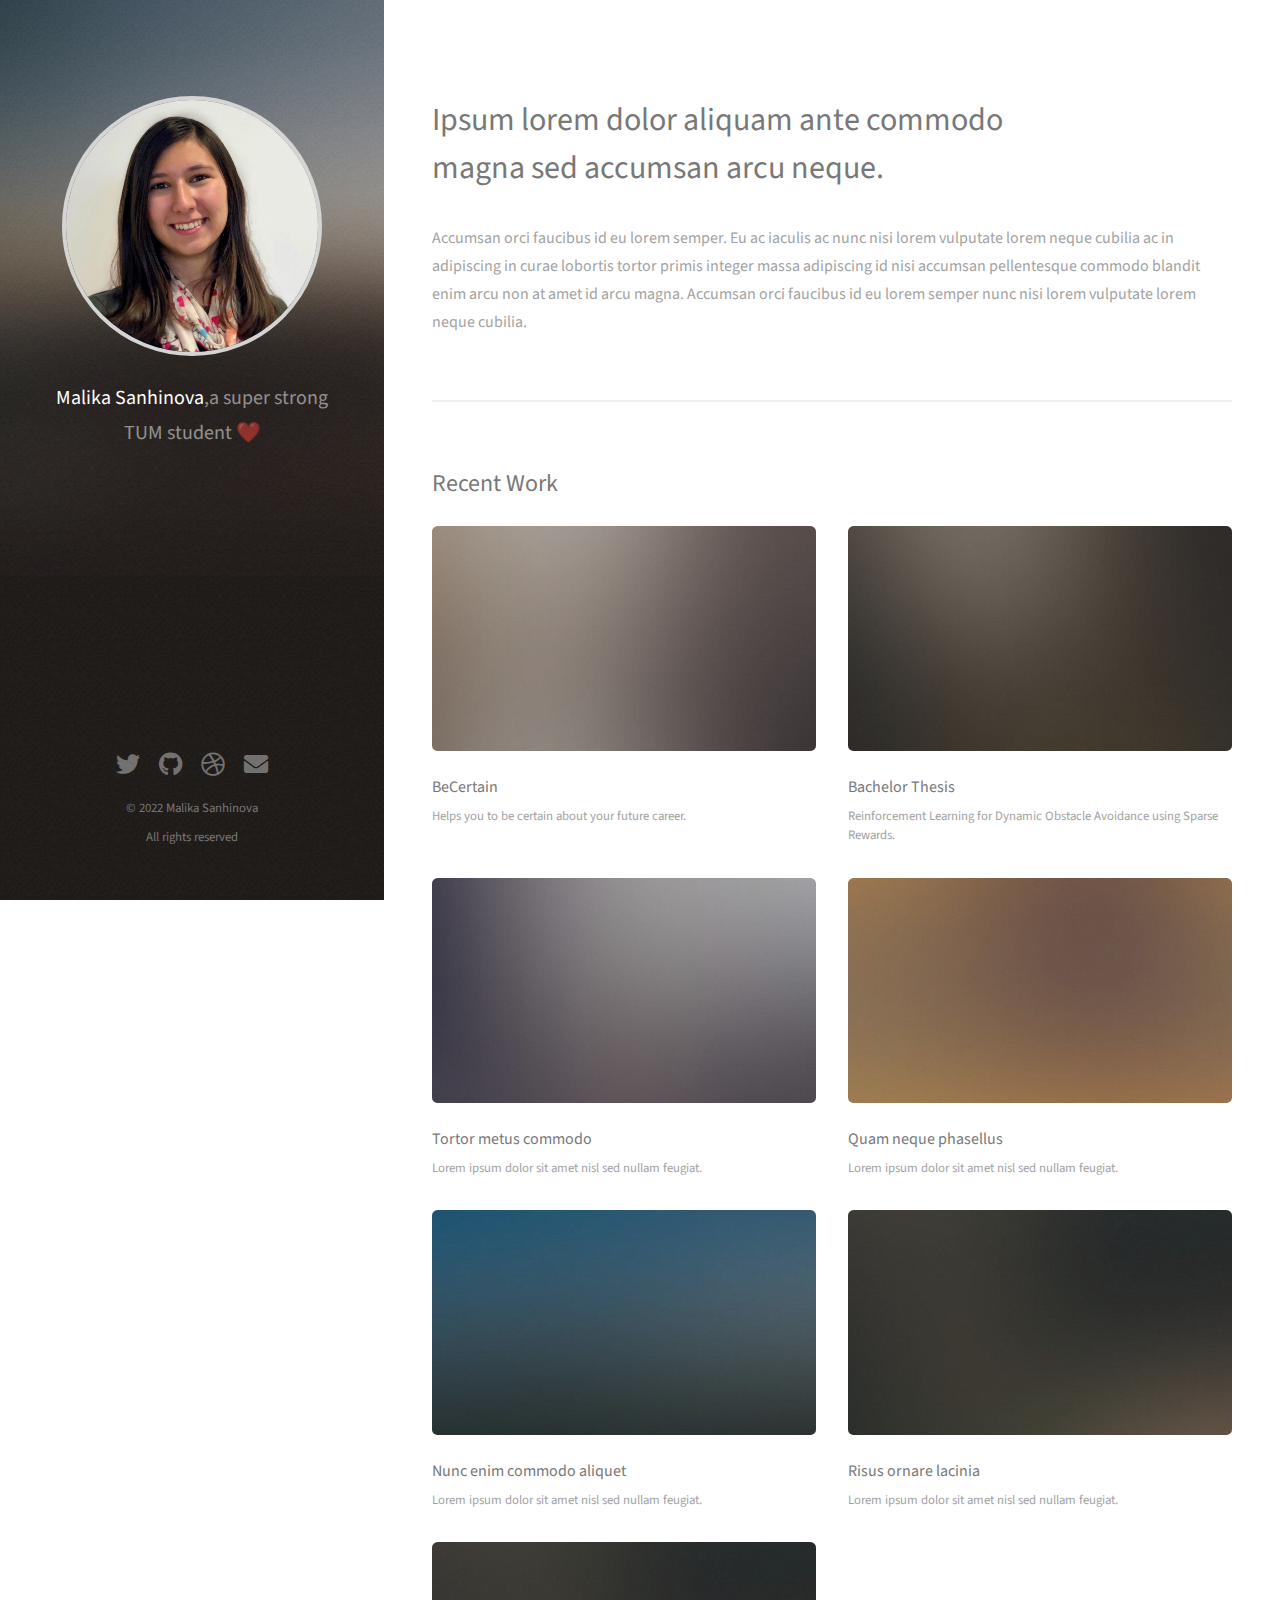
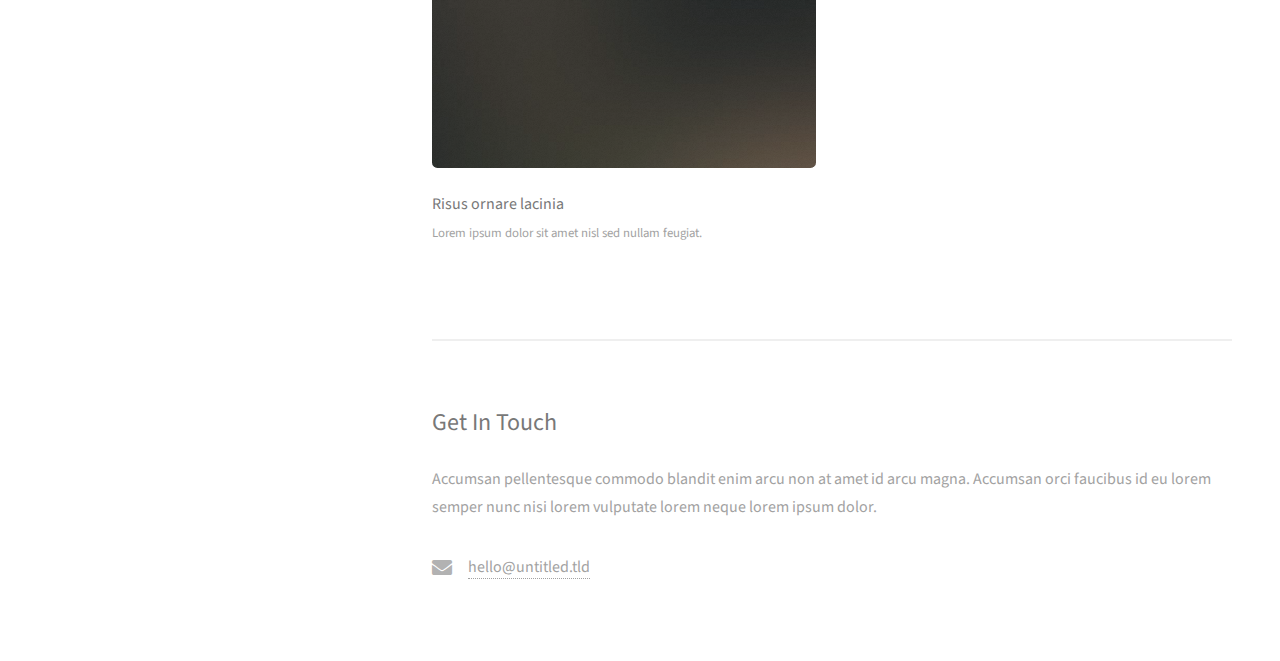
==== commit 3ca2b8a8: "Main page and work" ====
--- a/index.html
+++ b/index.html
@@ -1,12 +1,11 @@
 <!DOCTYPE HTML>
 <!--
-	Strata by HTML5 UP
 	html5up.net | @ajlkn
 	Free for personal and commercial use under the CCA 3.0 license (html5up.net/license)
 -->
 <html>
 	<head>
-		<title>Strata by HTML5 UP</title>
+		<title>Malika Sanhinova</title>
 		<meta charset="utf-8" />
 		<meta name="viewport" content="width=device-width, initial-scale=1, user-scalable=no" />
 		<link rel="stylesheet" href="assets/css/main.css" />
@@ -16,10 +15,8 @@
 		<!-- Header -->
 			<header id="header">
 				<div class="inner">
-					<a href="#" class="image avatar"><img src="images/avatar.jpg" alt="" /></a>
-					<h1><strong>I am Strata</strong>, a super simple<br />
-					responsive site template freebie<br />
-					crafted by <a href="http://html5up.net">HTML5 UP</a>.</h1>
+					<a href="#" class="image avatar"><img src="images/avatar.jpeg" alt="" /></a>
+					<h1><strong>Malika Sanhinova</strong>,<br>a super strong TUM student ❤️ <br /></h1>
 				</div>
 			</header>
 
@@ -32,10 +29,7 @@
 							<h2>Ipsum lorem dolor aliquam ante commodo<br />
 							magna sed accumsan arcu neque.</h2>
 						</header>
-						<p>Accumsan orci faucibus id eu lorem semper. Eu ac iaculis ac nunc nisi lorem vulputate lorem neque cubilia ac in adipiscing in curae lobortis tortor primis integer massa adipiscing id nisi accumsan pellentesque commodo blandit enim arcu non at amet id arcu magna. Accumsan orci faucibus id eu lorem semper nunc nisi lorem vulputate lorem neque cubilia.</p>
-						<ul class="actions">
-							<li><a href="#" class="button">Learn More</a></li>
-						</ul>
+						<p class="general-desription">Accumsan orci faucibus id eu lorem semper. Eu ac iaculis ac nunc nisi lorem vulputate lorem neque cubilia ac in adipiscing in curae lobortis tortor primis integer massa adipiscing id nisi accumsan pellentesque commodo blandit enim arcu non at amet id arcu magna. Accumsan orci faucibus id eu lorem semper nunc nisi lorem vulputate lorem neque cubilia.</p>
 					</section>
 
 				<!-- Two -->
@@ -43,14 +37,14 @@
 						<h2>Recent Work</h2>
 						<div class="row">
 							<article class="col-6 col-12-xsmall work-item">
-								<a href="images/fulls/01.jpg" class="image fit thumb"><img src="images/thumbs/01.jpg" alt="" /></a>
-								<h3>Magna sed consequat tempus</h3>
-								<p>Lorem ipsum dolor sit amet nisl sed nullam feugiat.</p>
+								<a href="https://becertain.github.io" class="image fit thumb"><img src="images/thumbs/01.jpg" alt="" /></a>
+								<h3>BeCertain</h3>
+								<p>Helps you to be certain about your future career.</p>
 							</article>
 							<article class="col-6 col-12-xsmall work-item">
-								<a href="images/fulls/02.jpg" class="image fit thumb"><img src="images/thumbs/02.jpg" alt="" /></a>
-								<h3>Ultricies lacinia interdum</h3>
-								<p>Lorem ipsum dolor sit amet nisl sed nullam feugiat.</p>
+								<a href="./work/bachelor-thesis/index.html" class="image fit thumb"><img src="images/thumbs/02.jpg" alt="" /></a>
+								<h3>Bachelor Thesis</h3>
+								<p>Reinforcement Learning for Dynamic Obstacle Avoidance using Sparse Rewards.</p>
 							</article>
 							<article class="col-6 col-12-xsmall work-item">
 								<a href="images/fulls/03.jpg" class="image fit thumb"><img src="images/thumbs/03.jpg" alt="" /></a>
@@ -72,41 +66,24 @@
 								<h3>Risus ornare lacinia</h3>
 								<p>Lorem ipsum dolor sit amet nisl sed nullam feugiat.</p>
 							</article>
+							<article class="col-6 col-12-xsmall work-item">
+								<a href="images/fulls/06.jpg" class="image fit thumb"><img src="images/thumbs/06.jpg" alt="" /></a>
+								<h3>Risus ornare lacinia</h3>
+								<p>Lorem ipsum dolor sit amet nisl sed nullam feugiat.</p>
+							</article>
 						</div>
-						<ul class="actions">
-							<li><a href="#" class="button">Full Portfolio</a></li>
-						</ul>
+						<!-- <ul class="actions">
+							<li><a href="./work/work.html" class="button">Full Portfolio</a></li>
+						</ul> -->
 					</section>
 
 				<!-- Three -->
 					<section id="three">
 						<h2>Get In Touch</h2>
-						<p>Accumsan pellentesque commodo blandit enim arcu non at amet id arcu magna. Accumsan orci faucibus id eu lorem semper nunc nisi lorem vulputate lorem neque lorem ipsum dolor.</p>
+						<p class="general-desription">Accumsan pellentesque commodo blandit enim arcu non at amet id arcu magna. Accumsan orci faucibus id eu lorem semper nunc nisi lorem vulputate lorem neque lorem ipsum dolor.</p>
 						<div class="row">
-							<div class="col-8 col-12-small">
-								<form method="post" action="#">
-									<div class="row gtr-uniform gtr-50">
-										<div class="col-6 col-12-xsmall"><input type="text" name="name" id="name" placeholder="Name" /></div>
-										<div class="col-6 col-12-xsmall"><input type="email" name="email" id="email" placeholder="Email" /></div>
-										<div class="col-12"><textarea name="message" id="message" placeholder="Message" rows="4"></textarea></div>
-									</div>
-								</form>
-								<ul class="actions">
-									<li><input type="submit" value="Send Message" /></li>
-								</ul>
-							</div>
-							<div class="col-4 col-12-small">
+							<div class="col-12 col-12-small">
 								<ul class="labeled-icons">
-									<li>
-										<h3 class="icon solid fa-home"><span class="label">Address</span></h3>
-										1234 Somewhere Rd.<br />
-										Nashville, TN 00000<br />
-										United States
-									</li>
-									<li>
-										<h3 class="icon solid fa-mobile-alt"><span class="label">Phone</span></h3>
-										000-000-0000
-									</li>
 									<li>
 										<h3 class="icon solid fa-envelope"><span class="label">Email</span></h3>
 										<a href="#">hello@untitled.tld</a>
@@ -115,325 +92,6 @@
 							</div>
 						</div>
 					</section>
-
-				<!-- Four -->
-				<!--
-					<section id="four">
-						<h2>Elements</h2>
-
-						<section>
-							<h4>Text</h4>
-							<p>This is <b>bold</b> and this is <strong>strong</strong>. This is <i>italic</i> and this is <em>emphasized</em>.
-							This is <sup>superscript</sup> text and this is <sub>subscript</sub> text.
-							This is <u>underlined</u> and this is code: <code>for (;;) { ... }</code>. Finally, <a href="#">this is a link</a>.</p>
-							<hr />
-							<header>
-								<h4>Heading with a Subtitle</h4>
-								<p>Lorem ipsum dolor sit amet nullam id egestas urna aliquam</p>
-							</header>
-							<p>Nunc lacinia ante nunc ac lobortis. Interdum adipiscing gravida odio porttitor sem non mi integer non faucibus ornare mi ut ante amet placerat aliquet. Volutpat eu sed ante lacinia sapien lorem accumsan varius montes viverra nibh in adipiscing blandit tempus accumsan.</p>
-							<header>
-								<h5>Heading with a Subtitle</h5>
-								<p>Lorem ipsum dolor sit amet nullam id egestas urna aliquam</p>
-							</header>
-							<p>Nunc lacinia ante nunc ac lobortis. Interdum adipiscing gravida odio porttitor sem non mi integer non faucibus ornare mi ut ante amet placerat aliquet. Volutpat eu sed ante lacinia sapien lorem accumsan varius montes viverra nibh in adipiscing blandit tempus accumsan.</p>
-							<hr />
-							<h2>Heading Level 2</h2>
-							<h3>Heading Level 3</h3>
-							<h4>Heading Level 4</h4>
-							<h5>Heading Level 5</h5>
-							<h6>Heading Level 6</h6>
-							<hr />
-							<h5>Blockquote</h5>
-							<blockquote>Fringilla nisl. Donec accumsan interdum nisi, quis tincidunt felis sagittis eget tempus euismod. Vestibulum ante ipsum primis in faucibus vestibulum. Blandit adipiscing eu felis iaculis volutpat ac adipiscing accumsan faucibus. Vestibulum ante ipsum primis in faucibus lorem ipsum dolor sit amet nullam adipiscing eu felis.</blockquote>
-							<h5>Preformatted</h5>
-							<pre><code>i = 0;
-
-while (!deck.isInOrder()) {
-print 'Iteration ' + i;
-deck.shuffle();
-i++;
-}
-
-print 'It took ' + i + ' iterations to sort the deck.';</code></pre>
-						</section>
-
-						<section>
-							<h4>Lists</h4>
-							<div class="row">
-								<div class="col-6 col-12-xsmall">
-									<h5>Unordered</h5>
-									<ul>
-										<li>Dolor pulvinar etiam magna etiam.</li>
-										<li>Sagittis adipiscing lorem eleifend.</li>
-										<li>Felis enim feugiat dolore viverra.</li>
-									</ul>
-									<h5>Alternate</h5>
-									<ul class="alt">
-										<li>Dolor pulvinar etiam magna etiam.</li>
-										<li>Sagittis adipiscing lorem eleifend.</li>
-										<li>Felis enim feugiat dolore viverra.</li>
-									</ul>
-								</div>
-								<div class="col-6 col-12-xsmall">
-									<h5>Ordered</h5>
-									<ol>
-										<li>Dolor pulvinar etiam magna etiam.</li>
-										<li>Etiam vel felis at lorem sed viverra.</li>
-										<li>Felis enim feugiat dolore viverra.</li>
-										<li>Dolor pulvinar etiam magna etiam.</li>
-										<li>Etiam vel felis at lorem sed viverra.</li>
-										<li>Felis enim feugiat dolore viverra.</li>
-									</ol>
-									<h5>Icons</h5>
-									<ul class="icons">
-										<li><a href="#" class="icon brands fa-twitter"><span class="label">Twitter</span></a></li>
-										<li><a href="#" class="icon brands fa-facebook-f"><span class="label">Facebook</span></a></li>
-										<li><a href="#" class="icon brands fa-instagram"><span class="label">Instagram</span></a></li>
-										<li><a href="#" class="icon brands fa-github"><span class="label">Github</span></a></li>
-										<li><a href="#" class="icon brands fa-dribbble"><span class="label">Dribbble</span></a></li>
-										<li><a href="#" class="icon brands fa-tumblr"><span class="label">Tumblr</span></a></li>
-									</ul>
-								</div>
-							</div>
-							<h5>Actions</h5>
-							<ul class="actions">
-								<li><a href="#" class="button primary">Default</a></li>
-								<li><a href="#" class="button">Default</a></li>
-							</ul>
-							<ul class="actions small">
-								<li><a href="#" class="button primary small">Small</a></li>
-								<li><a href="#" class="button small">Small</a></li>
-							</ul>
-							<div class="row">
-								<div class="col-6 col-12-small">
-									<ul class="actions stacked">
-										<li><a href="#" class="button primary">Default</a></li>
-										<li><a href="#" class="button">Default</a></li>
-									</ul>
-								</div>
-								<div class="col-6 col-12-small">
-									<ul class="actions stacked">
-										<li><a href="#" class="button primary small">Small</a></li>
-										<li><a href="#" class="button small">Small</a></li>
-									</ul>
-								</div>
-								<div class="col-6 col-12-small">
-									<ul class="actions stacked">
-										<li><a href="#" class="button primary fit">Default</a></li>
-										<li><a href="#" class="button fit">Default</a></li>
-									</ul>
-								</div>
-								<div class="col-6 col-12-small">
-									<ul class="actions stacked">
-										<li><a href="#" class="button primary small fit">Small</a></li>
-										<li><a href="#" class="button small fit">Small</a></li>
-									</ul>
-								</div>
-							</div>
-						</section>
-
-						<section>
-							<h4>Table</h4>
-							<h5>Default</h5>
-							<div class="table-wrapper">
-								<table>
-									<thead>
-										<tr>
-											<th>Name</th>
-											<th>Description</th>
-											<th>Price</th>
-										</tr>
-									</thead>
-									<tbody>
-										<tr>
-											<td>Item One</td>
-											<td>Ante turpis integer aliquet porttitor.</td>
-											<td>29.99</td>
-										</tr>
-										<tr>
-											<td>Item Two</td>
-											<td>Vis ac commodo adipiscing arcu aliquet.</td>
-											<td>19.99</td>
-										</tr>
-										<tr>
-											<td>Item Three</td>
-											<td> Morbi faucibus arcu accumsan lorem.</td>
-											<td>29.99</td>
-										</tr>
-										<tr>
-											<td>Item Four</td>
-											<td>Vitae integer tempus condimentum.</td>
-											<td>19.99</td>
-										</tr>
-										<tr>
-											<td>Item Five</td>
-											<td>Ante turpis integer aliquet porttitor.</td>
-											<td>29.99</td>
-										</tr>
-									</tbody>
-									<tfoot>
-										<tr>
-											<td colspan="2"></td>
-											<td>100.00</td>
-										</tr>
-									</tfoot>
-								</table>
-							</div>
-
-							<h5>Alternate</h5>
-							<div class="table-wrapper">
-								<table class="alt">
-									<thead>
-										<tr>
-											<th>Name</th>
-											<th>Description</th>
-											<th>Price</th>
-										</tr>
-									</thead>
-									<tbody>
-										<tr>
-											<td>Item One</td>
-											<td>Ante turpis integer aliquet porttitor.</td>
-											<td>29.99</td>
-										</tr>
-										<tr>
-											<td>Item Two</td>
-											<td>Vis ac commodo adipiscing arcu aliquet.</td>
-											<td>19.99</td>
-										</tr>
-										<tr>
-											<td>Item Three</td>
-											<td> Morbi faucibus arcu accumsan lorem.</td>
-											<td>29.99</td>
-										</tr>
-										<tr>
-											<td>Item Four</td>
-											<td>Vitae integer tempus condimentum.</td>
-											<td>19.99</td>
-										</tr>
-										<tr>
-											<td>Item Five</td>
-											<td>Ante turpis integer aliquet porttitor.</td>
-											<td>29.99</td>
-										</tr>
-									</tbody>
-									<tfoot>
-										<tr>
-											<td colspan="2"></td>
-											<td>100.00</td>
-										</tr>
-									</tfoot>
-								</table>
-							</div>
-						</section>
-
-						<section>
-							<h4>Buttons</h4>
-							<ul class="actions">
-								<li><a href="#" class="button primary">Primary</a></li>
-								<li><a href="#" class="button">Default</a></li>
-							</ul>
-							<ul class="actions">
-								<li><a href="#" class="button large">Large</a></li>
-								<li><a href="#" class="button">Default</a></li>
-								<li><a href="#" class="button small">Small</a></li>
-							</ul>
-							<ul class="actions fit">
-								<li><a href="#" class="button primary fit">Fit</a></li>
-								<li><a href="#" class="button fit">Fit</a></li>
-							</ul>
-							<ul class="actions fit small">
-								<li><a href="#" class="button primary fit small">Fit + Small</a></li>
-								<li><a href="#" class="button fit small">Fit + Small</a></li>
-							</ul>
-							<ul class="actions">
-								<li><a href="#" class="button primary icon solid fa-download">Icon</a></li>
-								<li><a href="#" class="button icon solid fa-download">Icon</a></li>
-							</ul>
-							<ul class="actions">
-								<li><span class="button primary disabled">Primary</span></li>
-								<li><span class="button disabled">Default</span></li>
-							</ul>
-						</section>
-
-						<section>
-							<h4>Form</h4>
-							<form method="post" action="#">
-								<div class="row gtr-uniform gtr-50">
-									<div class="col-6 col-12-xsmall">
-										<input type="text" name="demo-name" id="demo-name" value="" placeholder="Name" />
-									</div>
-									<div class="col-6 col-12-xsmall">
-										<input type="email" name="demo-email" id="demo-email" value="" placeholder="Email" />
-									</div>
-									<div class="col-12">
-										<select name="demo-category" id="demo-category">
-											<option value="">- Category -</option>
-											<option value="1">Manufacturing</option>
-											<option value="1">Shipping</option>
-											<option value="1">Administration</option>
-											<option value="1">Human Resources</option>
-										</select>
-									</div>
-									<div class="col-4 col-12-small">
-										<input type="radio" id="demo-priority-low" name="demo-priority" checked>
-										<label for="demo-priority-low">Low Priority</label>
-									</div>
-									<div class="col-4 col-12-small">
-										<input type="radio" id="demo-priority-normal" name="demo-priority">
-										<label for="demo-priority-normal">Normal Priority</label>
-									</div>
-									<div class="col-4 col-12-small">
-										<input type="radio" id="demo-priority-high" name="demo-priority">
-										<label for="demo-priority-high">High Priority</label>
-									</div>
-									<div class="col-6 col-12-small">
-										<input type="checkbox" id="demo-copy" name="demo-copy">
-										<label for="demo-copy">Email me a copy of this message</label>
-									</div>
-									<div class="col-6 col-12-small">
-										<input type="checkbox" id="demo-human" name="demo-human" checked>
-										<label for="demo-human">I am a human and not a robot</label>
-									</div>
-									<div class="col-12">
-										<textarea name="demo-message" id="demo-message" placeholder="Enter your message" rows="6"></textarea>
-									</div>
-									<div class="col-12">
-										<ul class="actions">
-											<li><input type="submit" value="Send Message" class="primary" /></li>
-											<li><input type="reset" value="Reset" /></li>
-										</ul>
-									</div>
-								</div>
-							</form>
-						</section>
-
-						<section>
-							<h4>Image</h4>
-							<h5>Fit</h5>
-							<div class="box alt">
-								<div class="row gtr-50 gtr-uniform">
-									<div class="col-12"><span class="image fit"><img src="images/fulls/05.jpg" alt="" /></span></div>
-									<div class="col-4"><span class="image fit"><img src="images/thumbs/01.jpg" alt="" /></span></div>
-									<div class="col-4"><span class="image fit"><img src="images/thumbs/02.jpg" alt="" /></span></div>
-									<div class="col-4"><span class="image fit"><img src="images/thumbs/03.jpg" alt="" /></span></div>
-									<div class="col-4"><span class="image fit"><img src="images/thumbs/04.jpg" alt="" /></span></div>
-									<div class="col-4"><span class="image fit"><img src="images/thumbs/05.jpg" alt="" /></span></div>
-									<div class="col-4"><span class="image fit"><img src="images/thumbs/06.jpg" alt="" /></span></div>
-									<div class="col-4"><span class="image fit"><img src="images/thumbs/03.jpg" alt="" /></span></div>
-									<div class="col-4"><span class="image fit"><img src="images/thumbs/02.jpg" alt="" /></span></div>
-									<div class="col-4"><span class="image fit"><img src="images/thumbs/01.jpg" alt="" /></span></div>
-								</div>
-							</div>
-							<h5>Left &amp; Right</h5>
-							<p><span class="image left"><img src="images/avatar.jpg" alt="" /></span>Fringilla nisl. Donec accumsan interdum nisi, quis tincidunt felis sagittis eget. tempus euismod. Vestibulum ante ipsum primis in faucibus vestibulum. Blandit adipiscing eu felis iaculis volutpat ac adipiscing accumsan eu faucibus. Integer ac pellentesque praesent tincidunt felis sagittis eget. tempus euismod. Vestibulum ante ipsum primis in faucibus vestibulum. Blandit adipiscing eu felis iaculis volutpat ac adipiscing accumsan eu faucibus. Integer ac pellentesque praesent. Donec accumsan interdum nisi, quis tincidunt felis sagittis eget. tempus euismod. Vestibulum ante ipsum primis in faucibus vestibulum. Blandit adipiscing eu felis iaculis volutpat ac adipiscing accumsan eu faucibus. Integer ac pellentesque praesent tincidunt felis sagittis eget. tempus euismod. Vestibulum ante ipsum primis in faucibus vestibulum. Blandit adipiscing eu felis iaculis volutpat ac adipiscing accumsan eu faucibus. Integer ac pellentesque praesent.</p>
-							<p><span class="image right"><img src="images/avatar.jpg" alt="" /></span>Fringilla nisl. Donec accumsan interdum nisi, quis tincidunt felis sagittis eget. tempus euismod. Vestibulum ante ipsum primis in faucibus vestibulum. Blandit adipiscing eu felis iaculis volutpat ac adipiscing accumsan eu faucibus. Integer ac pellentesque praesent tincidunt felis sagittis eget. tempus euismod. Vestibulum ante ipsum primis in faucibus vestibulum. Blandit adipiscing eu felis iaculis volutpat ac adipiscing accumsan eu faucibus. Integer ac pellentesque praesent. Donec accumsan interdum nisi, quis tincidunt felis sagittis eget. tempus euismod. Vestibulum ante ipsum primis in faucibus vestibulum. Blandit adipiscing eu felis iaculis volutpat ac adipiscing accumsan eu faucibus. Integer ac pellentesque praesent tincidunt felis sagittis eget. tempus euismod. Vestibulum ante ipsum primis in faucibus vestibulum. Blandit adipiscing eu felis iaculis volutpat ac adipiscing accumsan eu faucibus. Integer ac pellentesque praesent.</p>
-						</section>
-
-					</section>
-				-->
-
 			</div>
 
 		<!-- Footer -->
@@ -446,14 +104,14 @@
 						<li><a href="#" class="icon solid fa-envelope"><span class="label">Email</span></a></li>
 					</ul>
 					<ul class="copyright">
-						<li>&copy; Untitled</li><li>Design: <a href="http://html5up.net">HTML5 UP</a></li>
+						<li>&copy; 2022 Malika Sanhinova</li><li>All rights reserved</a></li>
 					</ul>
 				</div>
 			</footer>
 
 		<!-- Scripts -->
 			<script src="assets/js/jquery.min.js"></script>
-			<script src="assets/js/jquery.poptrox.min.js"></script>
+			<!-- <script src="assets/js/jquery.poptrox.min.js"></script> -->
 			<script src="assets/js/browser.min.js"></script>
 			<script src="assets/js/breakpoints.min.js"></script>
 			<script src="assets/js/util.js"></script>
--- a/assets/css/main.css
+++ b/assets/css/main.css
@@ -2073,11 +2073,11 @@
 				border-radius: 0.35em;
 				border: solid 3px rgba(255, 255, 255, 0.5);
 				color: #fff;
-				content: 'View';
+				content: 'Read more';
 				display: inline-block;
 				font-size: 0.8em;
 				font-weight: 400;
-				left: 50%;
+				left: 46%;
 				line-height: 2.25em;
 				margin: -1.25em 0 0 -3em;
 				opacity: 0;
@@ -2551,6 +2551,76 @@
 			cursor: default;
 		}
 
+/* Feature Item */
+
+	.feature-item {
+		margin: 0 0 2em 0;
+		text-align: center;
+	}
+
+		.feature-item .feature {
+			margin: 0 0 0.6em -1em;
+		}
+
+		.feature-item h3 {
+			font-size: 1em;
+			margin: 0 0 0.5em 0;
+			text-align: left;
+		}
+
+		.feature-item p {
+			font-size: 0.8em;
+			line-height: 1.5em;
+			margin: 0;
+			text-align: left;
+		}
+
+	.feature {
+		text-decoration: none;
+		border-bottom: none;
+		position: relative;
+	}
+	
+	.feature.fa {
+		display: inline-block;
+		border-radius: 60px;
+		box-shadow: 0 0 2px #888;
+		color: #474747;
+		width: 60px;
+		height: 60px;
+		padding: 0.5em 0 0 0;
+		font-size: 1.8em;
+	}
+	
+		.feature:before {
+			-moz-osx-font-smoothing: grayscale;
+			-webkit-font-smoothing: antialiased;
+			display: inline-block;
+			font-style: normal;
+			font-variant: normal;
+			text-rendering: auto;
+			line-height: 1;
+			text-transform: none !important;
+			font-family: 'Font Awesome 5 Free';
+			font-weight: 400;
+		}
+	
+		.feature > .label {
+			display: none;
+		}
+	
+		.feature:before {
+			line-height: inherit;
+		}
+	
+		.feature.solid:before {
+			font-weight: 900;
+		}
+	
+		.feature.brands:before {
+			font-family: 'Font Awesome 5 Brands';
+		}
+	
 /* Work Item */
 
 	.work-item {
@@ -2621,6 +2691,7 @@
 			-ms-flex-grow: 1;
 			flex-grow: 1;
 			margin: 0 0 2em 0;
+			text-align: center;
 		}
 
 		#header strong, #header b {
@@ -2640,10 +2711,16 @@
 
 		#header .image.avatar {
 			margin: 0 0 1em 0;
-			width: 6.25em;
+			width: 16.25em;
+			border: solid #d4d4d4;
+			border-width: 4px;
 		}
 
 /* Footer */
+
+	#footer > .inner {
+		text-align: center;
+	}
 
 	#footer .icons {
 		margin: 1em 0 0 0;
@@ -3218,4 +3295,9 @@
 				padding-left: 0;
 			}
 
-	}+	}
+
+/* Special Modifications */
+.general-desription {
+	font-size: 1.0em !important;
+}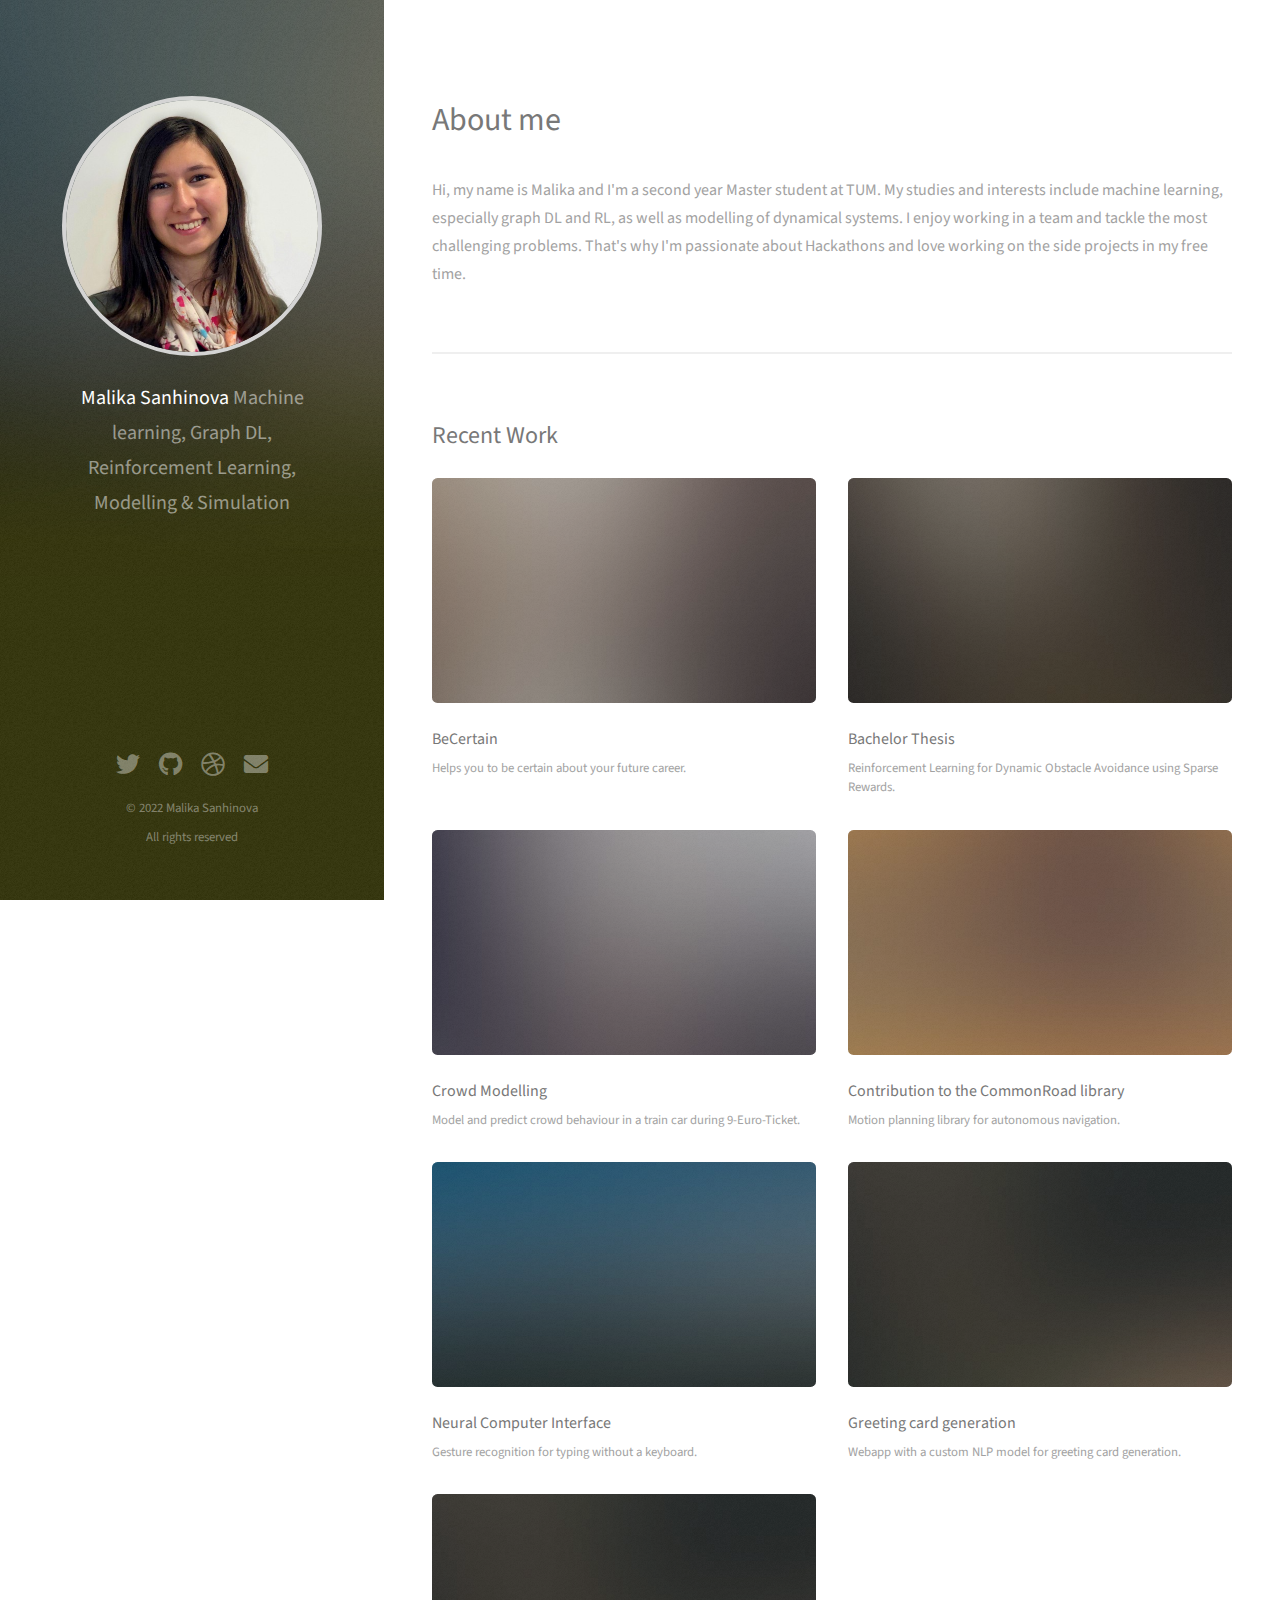
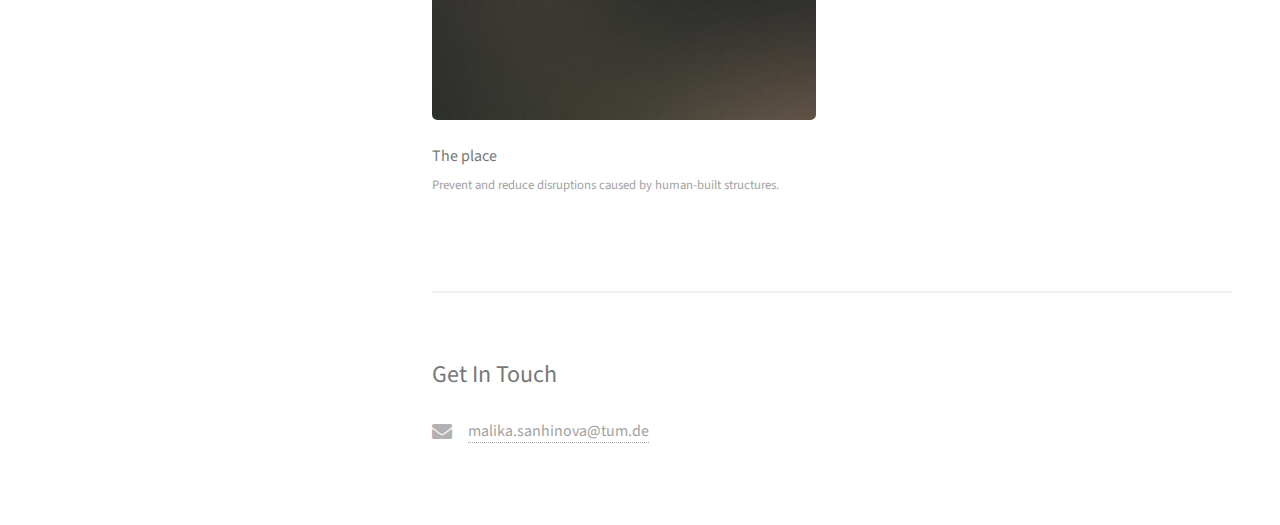
==== commit 6f98d768: "Greeting cards" ====
--- a/index.html
+++ b/index.html
@@ -16,7 +16,7 @@
 			<header id="header">
 				<div class="inner">
 					<a href="#" class="image avatar"><img src="images/avatar.jpeg" alt="" /></a>
-					<h1><strong>Malika Sanhinova</strong>,<br>a super strong TUM student ❤️ <br /></h1>
+					<h1><strong>Malika Sanhinova</strong><br>&nbsp;Machine learning, Graph DL, Reinforcement Learning, Modelling & Simulation <br /></h1>
 				</div>
 			</header>
 
@@ -26,10 +26,9 @@
 				<!-- One -->
 					<section id="one">
 						<header class="major">
-							<h2>Ipsum lorem dolor aliquam ante commodo<br />
-							magna sed accumsan arcu neque.</h2>
+							<h2>About me</h2>
 						</header>
-						<p class="general-desription">Accumsan orci faucibus id eu lorem semper. Eu ac iaculis ac nunc nisi lorem vulputate lorem neque cubilia ac in adipiscing in curae lobortis tortor primis integer massa adipiscing id nisi accumsan pellentesque commodo blandit enim arcu non at amet id arcu magna. Accumsan orci faucibus id eu lorem semper nunc nisi lorem vulputate lorem neque cubilia.</p>
+						<p class="general-desription">Hi, my name is Malika and I'm a second year Master student at TUM. My studies and interests include machine learning, especially graph DL and RL, as well as modelling of dynamical systems. I enjoy working in a team and tackle the most challenging problems. That's why I'm passionate about Hackathons and love working on the side projects in my free time. </p>
 					</section>
 
 				<!-- Two -->
@@ -37,7 +36,7 @@
 						<h2>Recent Work</h2>
 						<div class="row">
 							<article class="col-6 col-12-xsmall work-item">
-								<a href="https://becertain.github.io" class="image fit thumb"><img src="images/thumbs/01.jpg" alt="" /></a>
+								<a href="https://becertain.github.io" class="image fit thumb" target="_blank"><img src="images/thumbs/01.jpg" alt="" /></a>
 								<h3>BeCertain</h3>
 								<p>Helps you to be certain about your future career.</p>
 							</article>
@@ -48,28 +47,28 @@
 							</article>
 							<article class="col-6 col-12-xsmall work-item">
 								<a href="images/fulls/03.jpg" class="image fit thumb"><img src="images/thumbs/03.jpg" alt="" /></a>
-								<h3>Tortor metus commodo</h3>
-								<p>Lorem ipsum dolor sit amet nisl sed nullam feugiat.</p>
+								<h3>Crowd Modelling</h3>
+								<p>Model and predict crowd behaviour in a train car during 9-Euro-Ticket.</p>
 							</article>
 							<article class="col-6 col-12-xsmall work-item">
-								<a href="images/fulls/04.jpg" class="image fit thumb"><img src="images/thumbs/04.jpg" alt="" /></a>
-								<h3>Quam neque phasellus</h3>
-								<p>Lorem ipsum dolor sit amet nisl sed nullam feugiat.</p>
+								<a href="https://commonroad.in.tum.de/" class="image fit thumb" target="_blank"><img src="images/thumbs/04.jpg" alt="" /></a>
+								<h3>Contribution to the CommonRoad library</h3>
+								<p>Motion planning library for autonomous navigation.</p>
 							</article>
 							<article class="col-6 col-12-xsmall work-item">
 								<a href="images/fulls/05.jpg" class="image fit thumb"><img src="images/thumbs/05.jpg" alt="" /></a>
-								<h3>Nunc enim commodo aliquet</h3>
-								<p>Lorem ipsum dolor sit amet nisl sed nullam feugiat.</p>
+								<h3>Neural Computer Interface</h3>
+								<p>Gesture recognition for typing without a keyboard.</p>
 							</article>
 							<article class="col-6 col-12-xsmall work-item">
-								<a href="images/fulls/06.jpg" class="image fit thumb"><img src="images/thumbs/06.jpg" alt="" /></a>
-								<h3>Risus ornare lacinia</h3>
-								<p>Lorem ipsum dolor sit amet nisl sed nullam feugiat.</p>
+								<a href="work/greeting-cards/index.html" class="image fit thumb"><img src="images/thumbs/06.jpg" alt="" /></a>
+								<h3>Greeting card generation</h3>
+								<p>Webapp with a custom NLP model for greeting card generation.</p>
 							</article>
 							<article class="col-6 col-12-xsmall work-item">
-								<a href="images/fulls/06.jpg" class="image fit thumb"><img src="images/thumbs/06.jpg" alt="" /></a>
-								<h3>Risus ornare lacinia</h3>
-								<p>Lorem ipsum dolor sit amet nisl sed nullam feugiat.</p>
+								<a href="https://github.com/aevdokimoff/junctionx-budapest-project-public" class="image fit thumb" target="_blank"><img src="images/thumbs/06.jpg" alt="" /></a>
+								<h3>The place</h3>
+								<p>Prevent and reduce disruptions caused by human-built structures.</p>
 							</article>
 						</div>
 						<!-- <ul class="actions">
@@ -80,13 +79,12 @@
 				<!-- Three -->
 					<section id="three">
 						<h2>Get In Touch</h2>
-						<p class="general-desription">Accumsan pellentesque commodo blandit enim arcu non at amet id arcu magna. Accumsan orci faucibus id eu lorem semper nunc nisi lorem vulputate lorem neque lorem ipsum dolor.</p>
 						<div class="row">
 							<div class="col-12 col-12-small">
 								<ul class="labeled-icons">
 									<li>
 										<h3 class="icon solid fa-envelope"><span class="label">Email</span></h3>
-										<a href="#">hello@untitled.tld</a>
+										<a href="#">malika.sanhinova@tum.de</a>
 									</li>
 								</ul>
 							</div>
--- a/assets/css/main.css
+++ b/assets/css/main.css
@@ -2642,6 +2642,28 @@
 			margin: 0;
 		}
 
+/* Screenshot Item */
+
+.screenshot-item {
+	margin: 0 0 2em 0;
+}
+
+	.screenshot-item .image {
+		margin: 0 0 1.5em 0;
+	}
+
+	.screenshot-item h3 {
+		font-size: 1em;
+		margin: 0 0 0.5em 0;
+	}
+
+	.screenshot-item p {
+		font-size: 0.8em;
+		line-height: 1.5em;
+		margin: 0;
+	}
+
+
 /* Header */
 
 	#header {
@@ -2661,7 +2683,7 @@
 		-webkit-justify-content: space-between;
 		-ms-justify-content: space-between;
 		justify-content: space-between;
-		background-color: #1f1815;
+		background-color: #444504;
 		background-attachment: scroll,								scroll;
 		background-image: url("images/overlay.png"), url("../../images/bg.jpg");
 		background-position: top left,							top left;
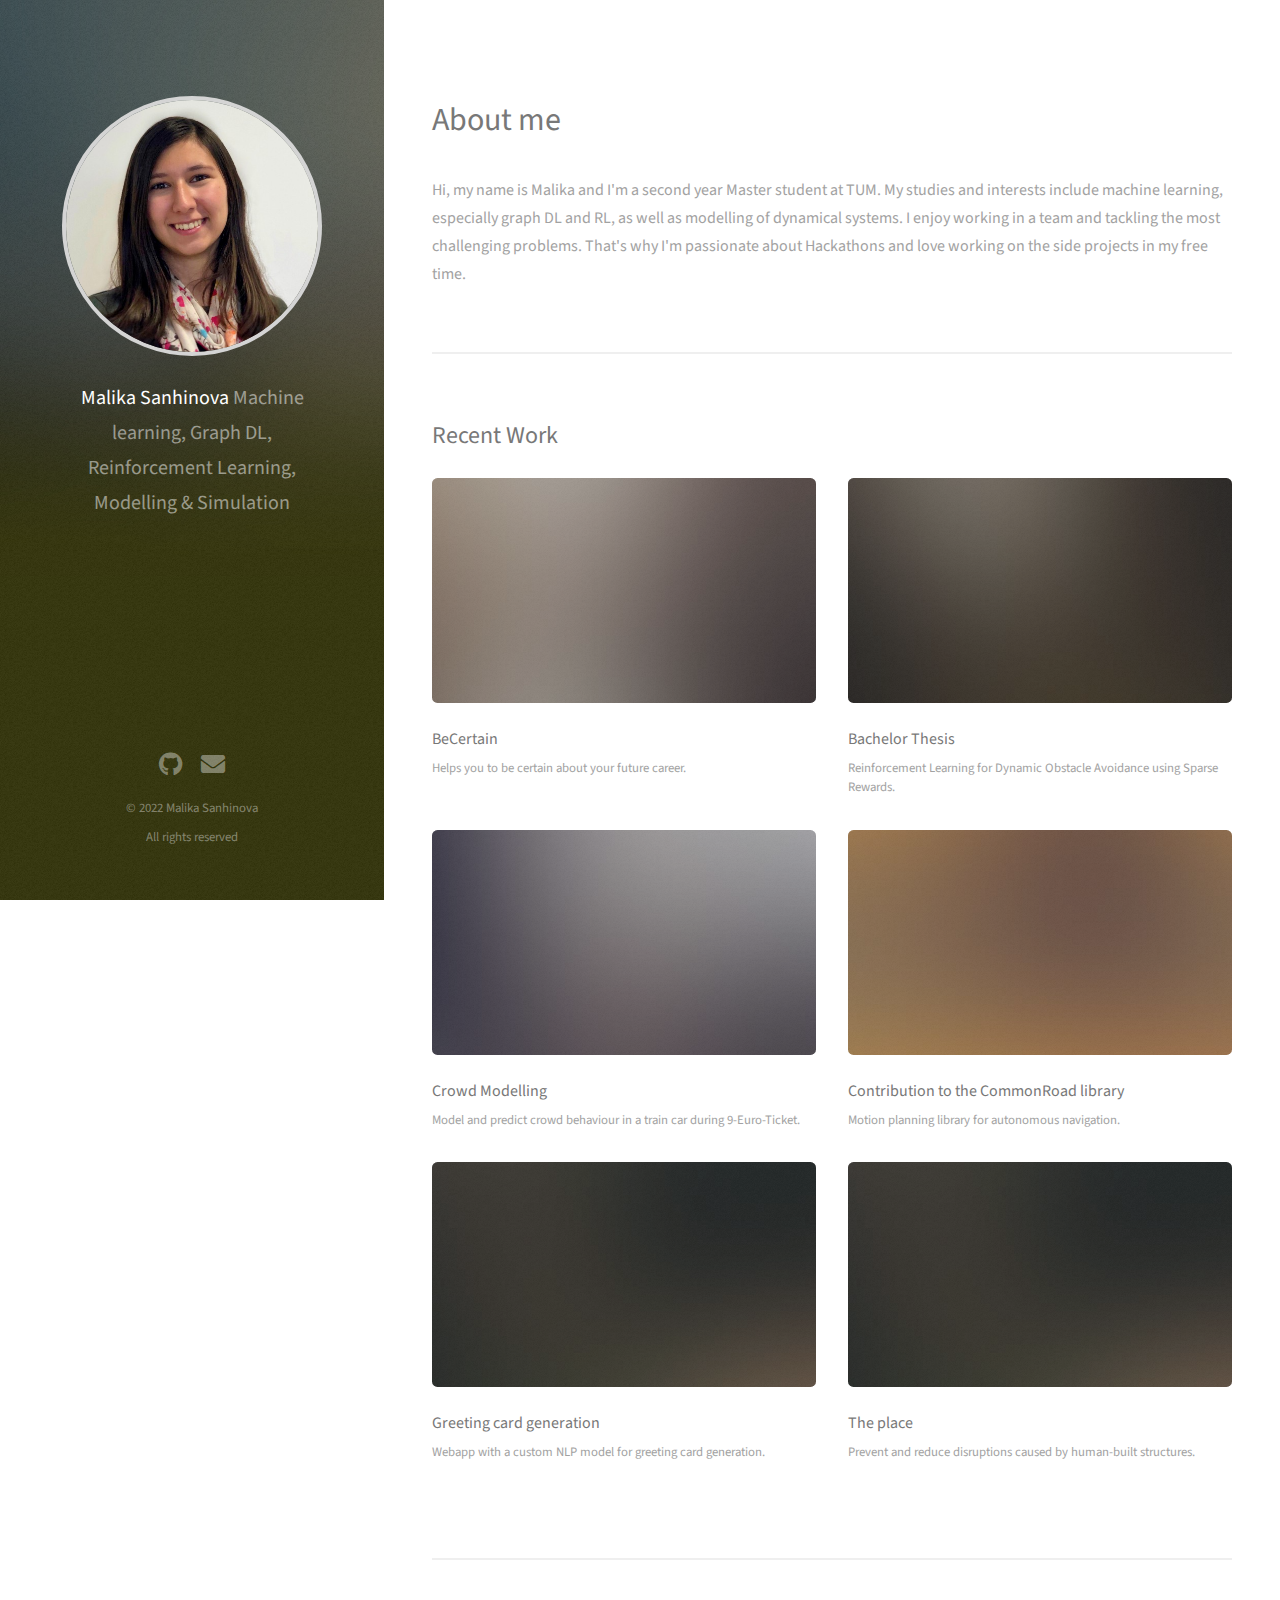
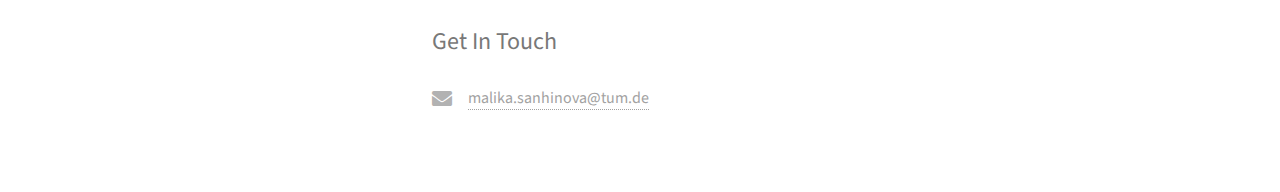
==== commit a968df53: "Greeting cards done 2" ====
--- a/index.html
+++ b/index.html
@@ -28,7 +28,7 @@
 						<header class="major">
 							<h2>About me</h2>
 						</header>
-						<p class="general-desription">Hi, my name is Malika and I'm a second year Master student at TUM. My studies and interests include machine learning, especially graph DL and RL, as well as modelling of dynamical systems. I enjoy working in a team and tackle the most challenging problems. That's why I'm passionate about Hackathons and love working on the side projects in my free time. </p>
+						<p class="general-desription">Hi, my name is Malika and I'm a second year Master student at TUM. My studies and interests include machine learning, especially graph DL and RL, as well as modelling of dynamical systems. I enjoy working in a team and tackling the most challenging problems. That's why I'm passionate about Hackathons and love working on the side projects in my free time. </p>
 					</section>
 
 				<!-- Two -->
@@ -55,11 +55,11 @@
 								<h3>Contribution to the CommonRoad library</h3>
 								<p>Motion planning library for autonomous navigation.</p>
 							</article>
-							<article class="col-6 col-12-xsmall work-item">
+							<!-- <article class="col-6 col-12-xsmall work-item">
 								<a href="images/fulls/05.jpg" class="image fit thumb"><img src="images/thumbs/05.jpg" alt="" /></a>
 								<h3>Neural Computer Interface</h3>
 								<p>Gesture recognition for typing without a keyboard.</p>
-							</article>
+							</article> -->
 							<article class="col-6 col-12-xsmall work-item">
 								<a href="work/greeting-cards/index.html" class="image fit thumb"><img src="images/thumbs/06.jpg" alt="" /></a>
 								<h3>Greeting card generation</h3>
@@ -96,10 +96,8 @@
 			<footer id="footer">
 				<div class="inner">
 					<ul class="icons">
-						<li><a href="#" class="icon brands fa-twitter"><span class="label">Twitter</span></a></li>
-						<li><a href="#" class="icon brands fa-github"><span class="label">Github</span></a></li>
-						<li><a href="#" class="icon brands fa-dribbble"><span class="label">Dribbble</span></a></li>
-						<li><a href="#" class="icon solid fa-envelope"><span class="label">Email</span></a></li>
+						<li><a href="https://github.com/malikasng" class="icon brands fa-github"><span class="label">Github</span></a></li>
+						<li><a href="mailto:malika.sanhinova@tum.de" class="icon solid fa-envelope"><span class="label">Email</span></a></li>
 					</ul>
 					<ul class="copyright">
 						<li>&copy; 2022 Malika Sanhinova</li><li>All rights reserved</a></li>
--- a/assets/css/main.css
+++ b/assets/css/main.css
@@ -2145,6 +2145,116 @@
 				border-radius: 100%;
 				width: 100%;
 			}
+
+/* Feature Image */
+
+.feature-image {
+	border-radius: 0.35em;
+	border: 0;
+	display: inline-block;
+	position: relative;
+}
+
+	.feature-image:before {
+		-moz-transition: opacity 0.2s ease-in-out;
+		-webkit-transition: opacity 0.2s ease-in-out;
+		-ms-transition: opacity 0.2s ease-in-out;
+		transition: opacity 0.2s ease-in-out;
+		border-radius: 0.35em;
+		content: '';
+		display: block;
+		height: 100%;
+		left: 0;
+		opacity: 0.5;
+		position: absolute;
+		top: 0;
+		width: 100%;
+	}
+
+	.feature-image.thumb {
+		text-align: center;
+	}
+
+		.feature-image.thumb:after {
+			-moz-transition: opacity 0.2s ease-in-out;
+			-webkit-transition: opacity 0.2s ease-in-out;
+			-ms-transition: opacity 0.2s ease-in-out;
+			transition: opacity 0.2s ease-in-out;
+			border-radius: 0.35em;
+			border: solid 3px rgba(255, 255, 255, 0.5);
+			color: #fff;
+			content: 'Read more';
+			display: inline-block;
+			font-size: 0.8em;
+			font-weight: 400;
+			left: 46%;
+			line-height: 2.25em;
+			margin: -1.25em 0 0 -3em;
+			opacity: 0;
+			padding: 0 1.5em;
+			position: absolute;
+			text-align: center;
+			text-decoration: none;
+			top: 50%;
+			white-space: nowrap;
+		}
+
+		.feature-image.thumb:hover:after {
+			opacity: 1.0;
+		}
+
+		.feature-image.thumb:hover:before {
+			background: url("images/overlay.png"), url("images/overlay.png");
+			opacity: 1.0;
+		}
+
+	.feature-image img {
+		border-radius: 0.35em;
+		display: block;
+	}
+
+	.feature-image.left {
+		float: left;
+		margin: 0 1.5em 1em 0;
+		top: 0.25em;
+	}
+
+	.feature-image.right {
+		float: right;
+		margin: 0 0 1em 1.5em;
+		top: 0.25em;
+	}
+
+	.feature-image.left, .feature-image.right {
+		max-width: 40%;
+	}
+
+		.feature-image.left img, .feature-image.right img {
+			width: 100%;
+		}
+
+	.feature-image.fit {
+		display: block;
+		margin: 0 0 2em 0;
+		width: 100%;
+	}
+
+		.feature-image.fit img {
+			width: 100%;
+		}
+
+	.feature-image.avatar {
+		border-radius: 100%;
+	}
+
+		.feature-image.avatar:before {
+			display: none;
+		}
+
+		.feature-image.avatar img {
+			border-radius: 100%;
+			width: 100%;
+		}
 
 /* List */
 
@@ -2559,20 +2669,20 @@
 	}
 
 		.feature-item .feature {
-			margin: 0 0 0.6em -1em;
+			margin: 0 0 0.6em 0;
 		}
 
 		.feature-item h3 {
 			font-size: 1em;
 			margin: 0 0 0.5em 0;
-			text-align: left;
+			text-align: center;
 		}
 
 		.feature-item p {
 			font-size: 0.8em;
 			line-height: 1.5em;
 			margin: 0;
-			text-align: left;
+			text-align: center;
 		}
 
 	.feature {
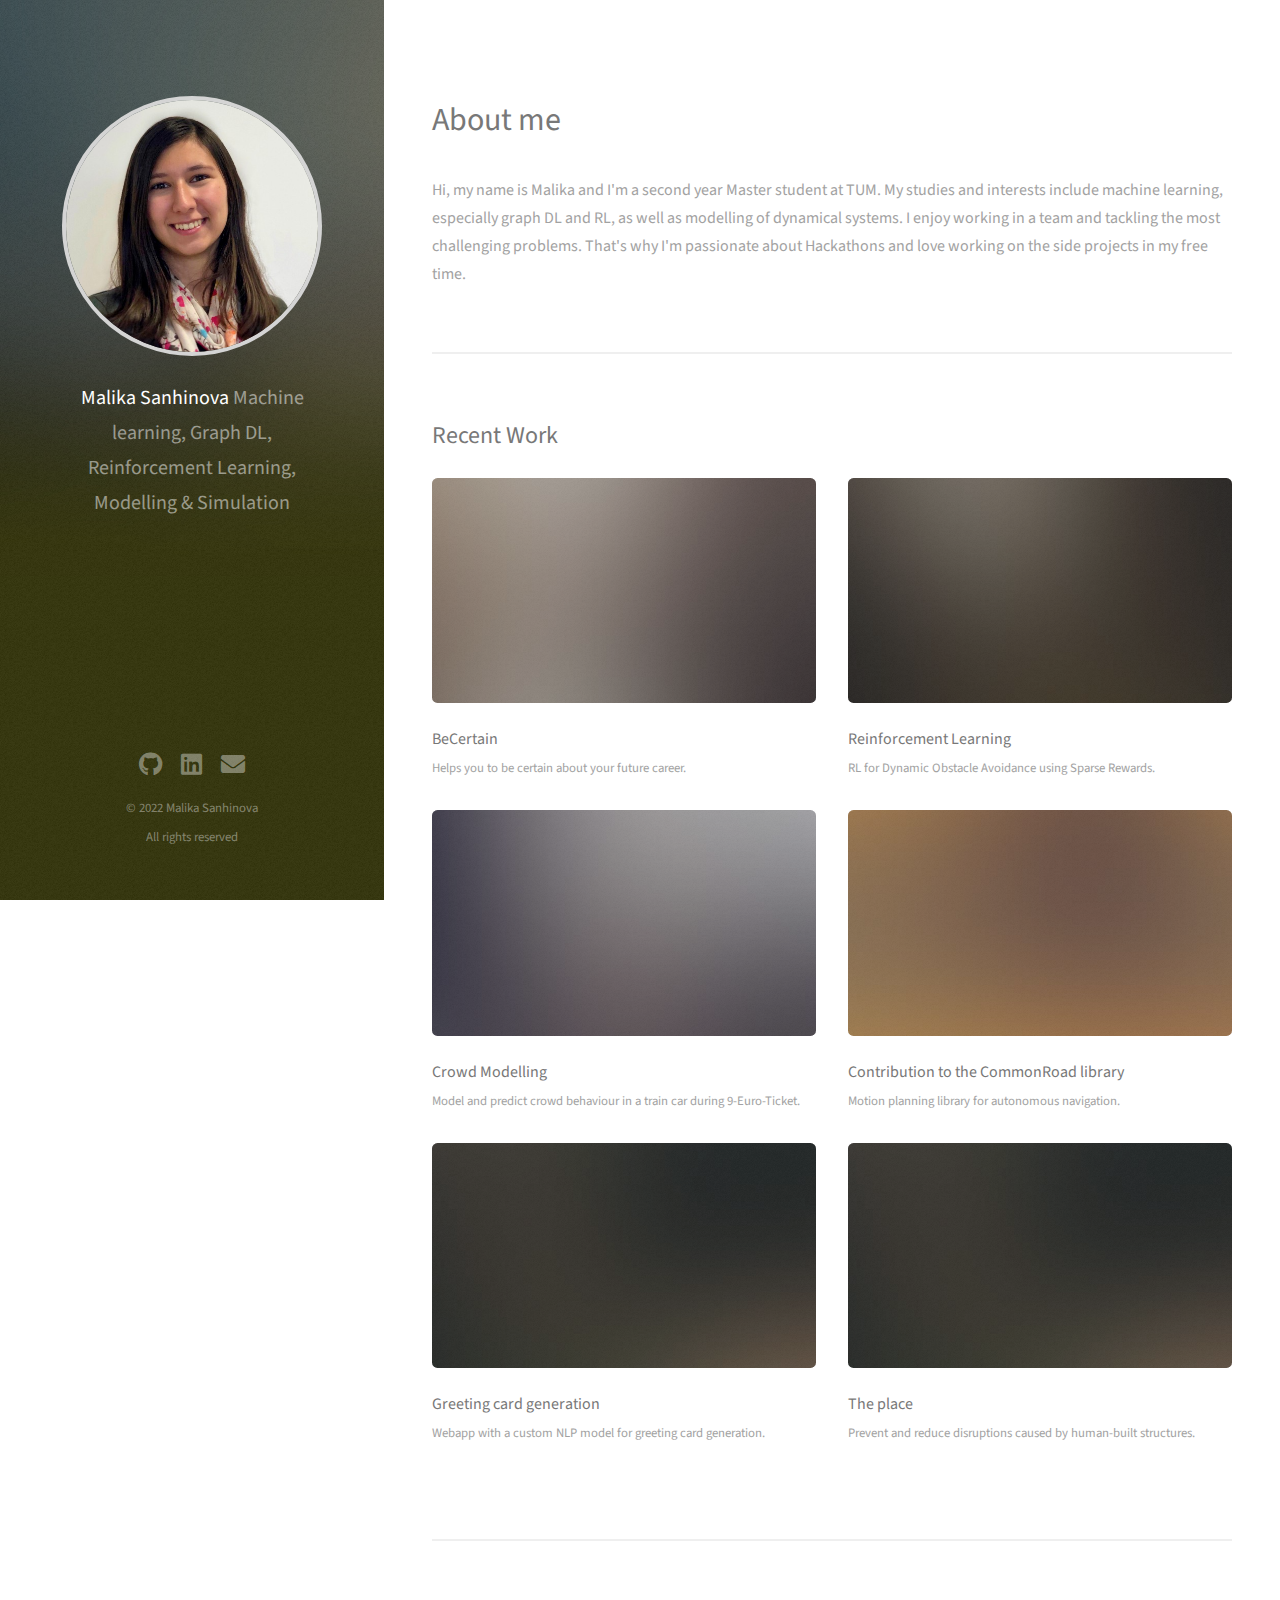
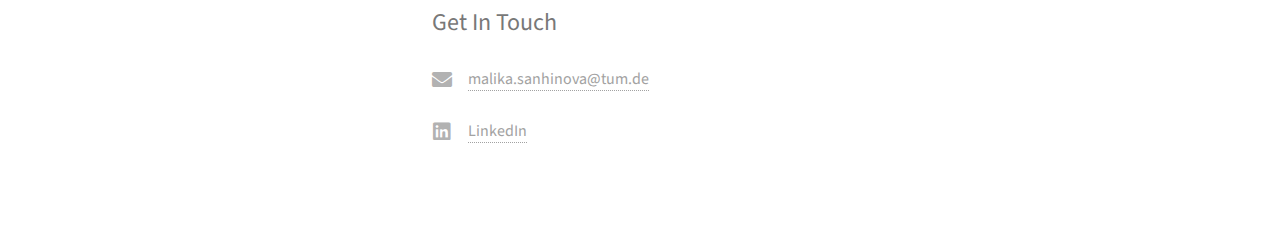
==== commit 307e9abe: "All pages ready" ====
--- a/index.html
+++ b/index.html
@@ -15,7 +15,7 @@
 		<!-- Header -->
 			<header id="header">
 				<div class="inner">
-					<a href="#" class="image avatar"><img src="images/avatar.jpeg" alt="" /></a>
+					<span class="image avatar"><img src="images/avatar.jpeg" alt="" /></span>
 					<h1><strong>Malika Sanhinova</strong><br>&nbsp;Machine learning, Graph DL, Reinforcement Learning, Modelling & Simulation <br /></h1>
 				</div>
 			</header>
@@ -42,16 +42,16 @@
 							</article>
 							<article class="col-6 col-12-xsmall work-item">
 								<a href="./work/bachelor-thesis/index.html" class="image fit thumb"><img src="images/thumbs/02.jpg" alt="" /></a>
-								<h3>Bachelor Thesis</h3>
-								<p>Reinforcement Learning for Dynamic Obstacle Avoidance using Sparse Rewards.</p>
+								<h3>Reinforcement Learning</h3>
+								<p>RL for Dynamic Obstacle Avoidance using Sparse Rewards.</p>
 							</article>
 							<article class="col-6 col-12-xsmall work-item">
-								<a href="images/fulls/03.jpg" class="image fit thumb"><img src="images/thumbs/03.jpg" alt="" /></a>
+								<a href="work/crowd-modelling/index.html" class="image fit thumb"><img src="images/thumbs/03.jpg" alt="" /></a>
 								<h3>Crowd Modelling</h3>
 								<p>Model and predict crowd behaviour in a train car during 9-Euro-Ticket.</p>
 							</article>
 							<article class="col-6 col-12-xsmall work-item">
-								<a href="https://commonroad.in.tum.de/" class="image fit thumb" target="_blank"><img src="images/thumbs/04.jpg" alt="" /></a>
+								<a href="work/motion-planning/index.html" class="image fit thumb"><img src="images/thumbs/04.jpg" alt="" /></a>
 								<h3>Contribution to the CommonRoad library</h3>
 								<p>Motion planning library for autonomous navigation.</p>
 							</article>
@@ -86,6 +86,10 @@
 										<h3 class="icon solid fa-envelope"><span class="label">Email</span></h3>
 										<a href="#">malika.sanhinova@tum.de</a>
 									</li>
+									<li>
+										<h3 class="icon brands fa-linkedin"><span class="label">LinkedIn</span></h3>
+										<a href="https://www.linkedin.com/in/malika-sanhinova/">LinkedIn</a>
+									</li>
 								</ul>
 							</div>
 						</div>
@@ -96,8 +100,9 @@
 			<footer id="footer">
 				<div class="inner">
 					<ul class="icons">
-						<li><a href="https://github.com/malikasng" class="icon brands fa-github"><span class="label">Github</span></a></li>
-						<li><a href="mailto:malika.sanhinova@tum.de" class="icon solid fa-envelope"><span class="label">Email</span></a></li>
+						<li><a href="https://github.com/malikasng" target="_blank" class="icon brands fa-github"><span class="label">Github</span></a></li>
+						<li><a href="https://www.linkedin.com/in/malika-sanhinova/" target="_blank" class="icon brands fa-linkedin"><span class="label">LinkedIn</span></a></li>
+						<li><a href="mailto:malika.sanhinova@tum.de" target="_blank" class="icon solid fa-envelope"><span class="label">Email</span></a></li>
 					</ul>
 					<ul class="copyright">
 						<li>&copy; 2022 Malika Sanhinova</li><li>All rights reserved</a></li>
--- a/assets/css/main.css
+++ b/assets/css/main.css
@@ -3429,6 +3429,13 @@
 
 	}
 
+/* Video Spoiler */
+.video-spoiler{
+	font-size: 1.3em;
+	font-weight: 800;
+	color:#3eb08f;
+}
+
 /* Special Modifications */
 .general-desription {
 	font-size: 1.0em !important;
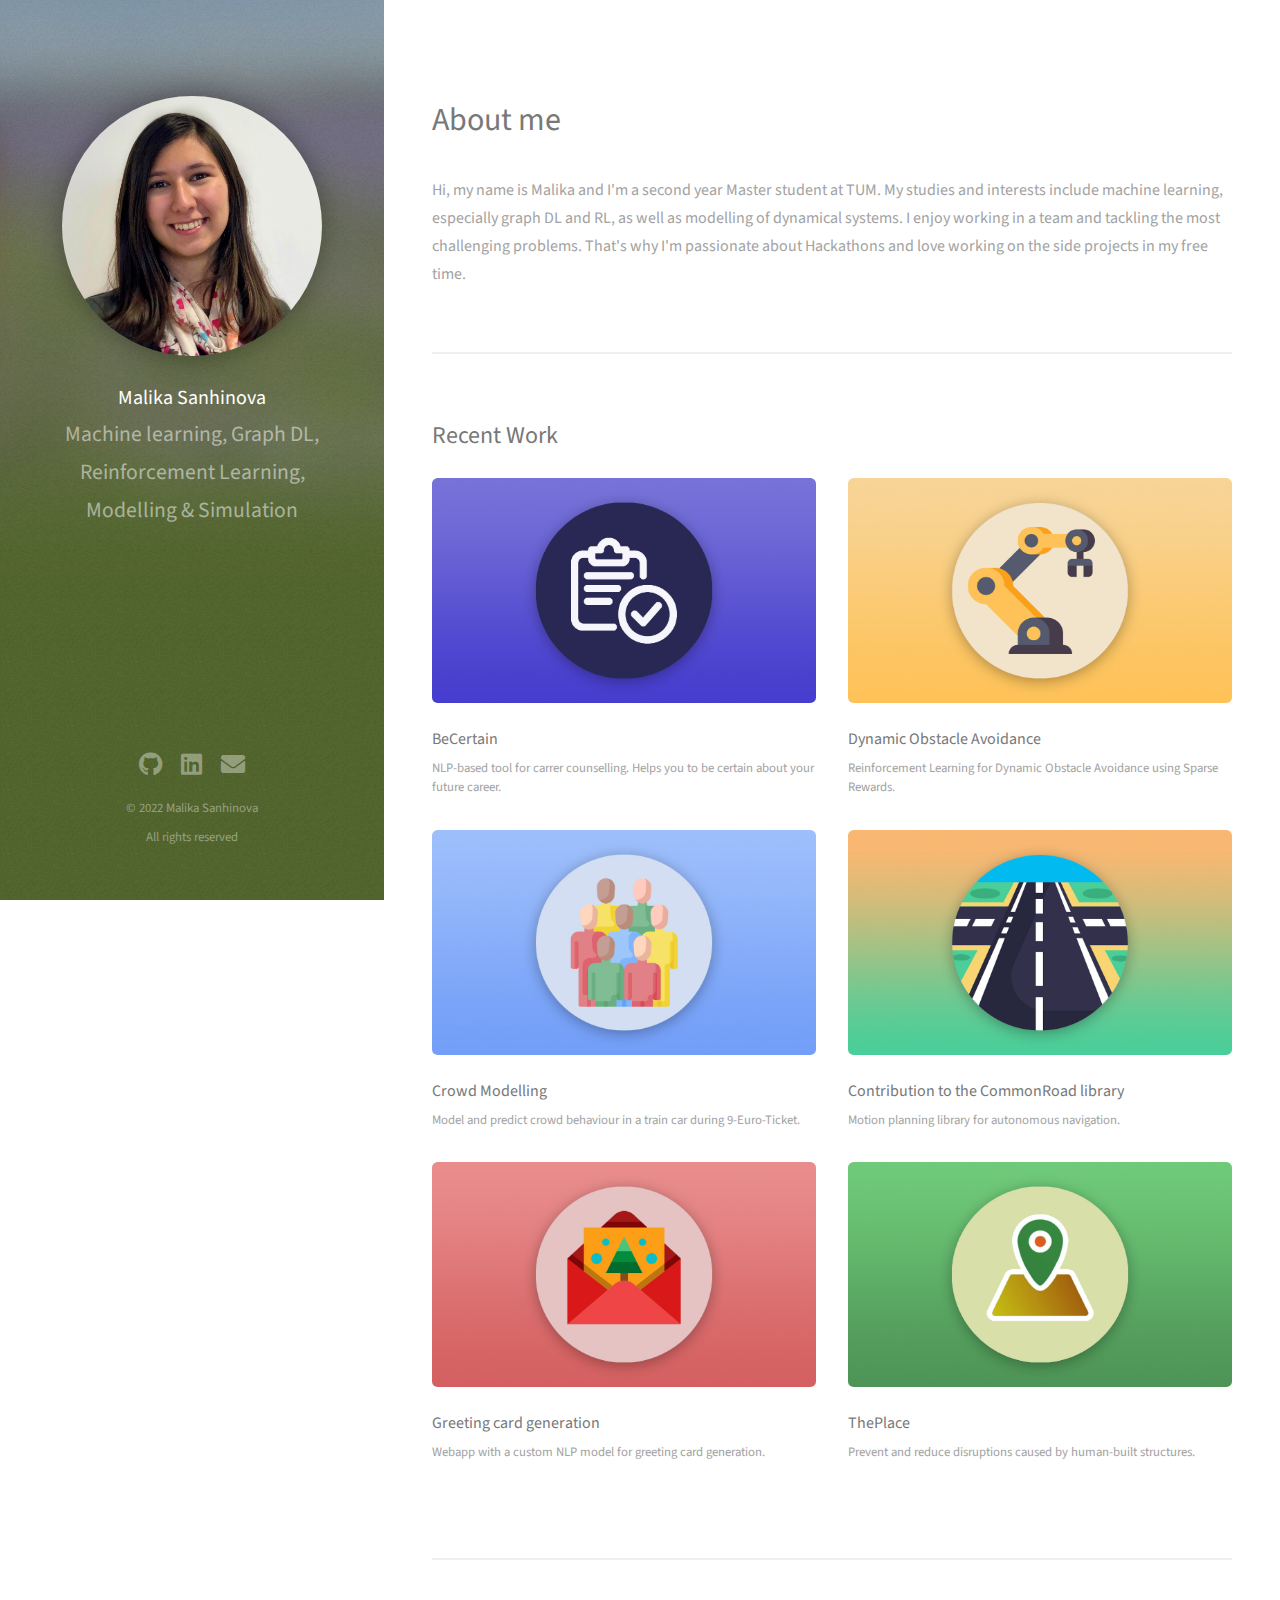
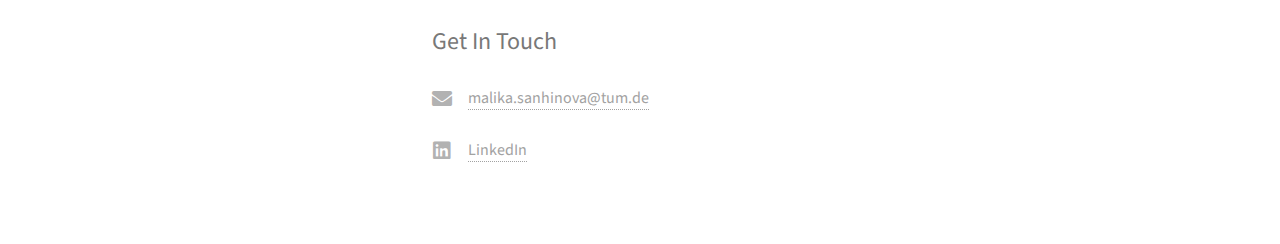
==== commit 3b69d620: "Works images and small fixes" ====
--- a/index.html
+++ b/index.html
@@ -15,8 +15,9 @@
 		<!-- Header -->
 			<header id="header">
 				<div class="inner">
-					<span class="image avatar"><img src="images/avatar.jpeg" alt="" /></span>
-					<h1><strong>Malika Sanhinova</strong><br>&nbsp;Machine learning, Graph DL, Reinforcement Learning, Modelling & Simulation <br /></h1>
+					<span class="image avatar"><img src="images/avatar.jpg" alt="" /></span>
+					<h1><strong>Malika Sanhinova</strong></h1>
+					<h2>Machine learning, Graph DL, Reinforcement Learning, Modelling & Simulation<br /></h2>
 				</div>
 			</header>
 
@@ -36,22 +37,22 @@
 						<h2>Recent Work</h2>
 						<div class="row">
 							<article class="col-6 col-12-xsmall work-item">
-								<a href="https://becertain.github.io" class="image fit thumb" target="_blank"><img src="images/thumbs/01.jpg" alt="" /></a>
+								<a href="https://becertain.github.io" class="image fit thumb" target="_blank"><img src="images/work/thumbs/bec.jpg" alt="" /></a>
 								<h3>BeCertain</h3>
-								<p>Helps you to be certain about your future career.</p>
+								<p>NLP-based tool for carrer counselling. Helps you to be certain about your future career.</p>
 							</article>
 							<article class="col-6 col-12-xsmall work-item">
-								<a href="./work/bachelor-thesis/index.html" class="image fit thumb"><img src="images/thumbs/02.jpg" alt="" /></a>
-								<h3>Reinforcement Learning</h3>
-								<p>RL for Dynamic Obstacle Avoidance using Sparse Rewards.</p>
+								<a href="./work/bachelor-thesis/index.html" class="image fit thumb"><img src="images/work/thumbs/doa.jpg" alt="" /></a>
+								<h3>Dynamic Obstacle Avoidance</h3>
+								<p>Reinforcement Learning for Dynamic Obstacle Avoidance using Sparse Rewards.</p>
 							</article>
 							<article class="col-6 col-12-xsmall work-item">
-								<a href="work/crowd-modelling/index.html" class="image fit thumb"><img src="images/thumbs/03.jpg" alt="" /></a>
+								<a href="work/crowd-modelling/index.html" class="image fit thumb"><img src="images/work/thumbs/cms.jpg" alt="" /></a>
 								<h3>Crowd Modelling</h3>
 								<p>Model and predict crowd behaviour in a train car during 9-Euro-Ticket.</p>
 							</article>
 							<article class="col-6 col-12-xsmall work-item">
-								<a href="work/motion-planning/index.html" class="image fit thumb"><img src="images/thumbs/04.jpg" alt="" /></a>
+								<a href="work/motion-planning/index.html" class="image fit thumb"><img src="images/work/thumbs/cmr.jpg" alt="" /></a>
 								<h3>Contribution to the CommonRoad library</h3>
 								<p>Motion planning library for autonomous navigation.</p>
 							</article>
@@ -61,13 +62,13 @@
 								<p>Gesture recognition for typing without a keyboard.</p>
 							</article> -->
 							<article class="col-6 col-12-xsmall work-item">
-								<a href="work/greeting-cards/index.html" class="image fit thumb"><img src="images/thumbs/06.jpg" alt="" /></a>
+								<a href="work/greeting-cards/index.html" class="image fit thumb"><img src="images/work/thumbs/gcg.jpg" alt="" /></a>
 								<h3>Greeting card generation</h3>
 								<p>Webapp with a custom NLP model for greeting card generation.</p>
 							</article>
 							<article class="col-6 col-12-xsmall work-item">
-								<a href="https://github.com/aevdokimoff/junctionx-budapest-project-public" class="image fit thumb" target="_blank"><img src="images/thumbs/06.jpg" alt="" /></a>
-								<h3>The place</h3>
+								<a href="https://github.com/aevdokimoff/junctionx-budapest-project-public" class="image fit thumb" target="_blank"><img src="images/work/thumbs/tpl.jpg" alt="" /></a>
+								<h3>ThePlace</h3>
 								<p>Prevent and reduce disruptions caused by human-built structures.</p>
 							</article>
 						</div>
--- a/assets/css/main.css
+++ b/assets/css/main.css
@@ -2049,7 +2049,6 @@
 			-webkit-transition: opacity 0.2s ease-in-out;
 			-ms-transition: opacity 0.2s ease-in-out;
 			transition: opacity 0.2s ease-in-out;
-			background: url("images/overlay.png");
 			border-radius: 0.35em;
 			content: '';
 			display: block;
@@ -2146,16 +2145,16 @@
 				width: 100%;
 			}
 
-/* Feature Image */
-
-.feature-image {
+/* Element Image */
+
+.element-image {
 	border-radius: 0.35em;
 	border: 0;
 	display: inline-block;
 	position: relative;
 }
 
-	.feature-image:before {
+	.element-image:before {
 		-moz-transition: opacity 0.2s ease-in-out;
 		-webkit-transition: opacity 0.2s ease-in-out;
 		-ms-transition: opacity 0.2s ease-in-out;
@@ -2171,11 +2170,11 @@
 		width: 100%;
 	}
 
-	.feature-image.thumb {
+	.element-image.thumb {
 		text-align: center;
 	}
 
-		.feature-image.thumb:after {
+		.element-image.thumb:after {
 			-moz-transition: opacity 0.2s ease-in-out;
 			-webkit-transition: opacity 0.2s ease-in-out;
 			-ms-transition: opacity 0.2s ease-in-out;
@@ -2199,59 +2198,59 @@
 			white-space: nowrap;
 		}
 
-		.feature-image.thumb:hover:after {
+		.element-image.thumb:hover:after {
 			opacity: 1.0;
 		}
 
-		.feature-image.thumb:hover:before {
+		.element-image.thumb:hover:before {
 			background: url("images/overlay.png"), url("images/overlay.png");
 			opacity: 1.0;
 		}
 
-	.feature-image img {
+	.element-image img {
 		border-radius: 0.35em;
 		display: block;
 	}
 
-	.feature-image.left {
+	.element-image.left {
 		float: left;
 		margin: 0 1.5em 1em 0;
 		top: 0.25em;
 	}
 
-	.feature-image.right {
+	.element-image.right {
 		float: right;
 		margin: 0 0 1em 1.5em;
 		top: 0.25em;
 	}
 
-	.feature-image.left, .feature-image.right {
+	.element-image.left, .element-image.right {
 		max-width: 40%;
 	}
 
-		.feature-image.left img, .feature-image.right img {
+		.element-image.left img, .element-image.right img {
 			width: 100%;
 		}
 
-	.feature-image.fit {
+	.element-image.fit {
 		display: block;
 		margin: 0 0 2em 0;
 		width: 100%;
 	}
 
-		.feature-image.fit img {
+		.element-image.fit img {
 			width: 100%;
 		}
 
-	.feature-image.avatar {
+	.element-image.avatar {
 		border-radius: 100%;
 	}
 
-		.feature-image.avatar:before {
+		.element-image.avatar:before {
 			display: none;
 		}
 
-		.feature-image.avatar img {
+		.element-image.avatar img {
 			border-radius: 100%;
 			width: 100%;
 		}
@@ -2793,7 +2792,7 @@
 		-webkit-justify-content: space-between;
 		-ms-justify-content: space-between;
 		justify-content: space-between;
-		background-color: #444504;
+		background-color: #729034;
 		background-attachment: scroll,								scroll;
 		background-image: url("images/overlay.png"), url("../../images/bg.jpg");
 		background-position: top left,							top left;
@@ -2841,11 +2840,18 @@
 			margin: 0;
 		}
 
+		#header h2 {
+			color: rgba(255, 255, 255, 0.5);
+			font-size: 1.35em;
+			line-height: 1.75em;
+			margin: 0;
+		}
+
 		#header .image.avatar {
 			margin: 0 0 1em 0;
 			width: 16.25em;
-			border: solid #d4d4d4;
-			border-width: 4px;
+			-webkit-filter: drop-shadow(0px 0px 14px rgba(0, 0, 0, 0.35));
+  			filter: drop-shadow(0px 0px 14px rgba(0, 0, 0, 0.35));
 		}
 
 /* Footer */
